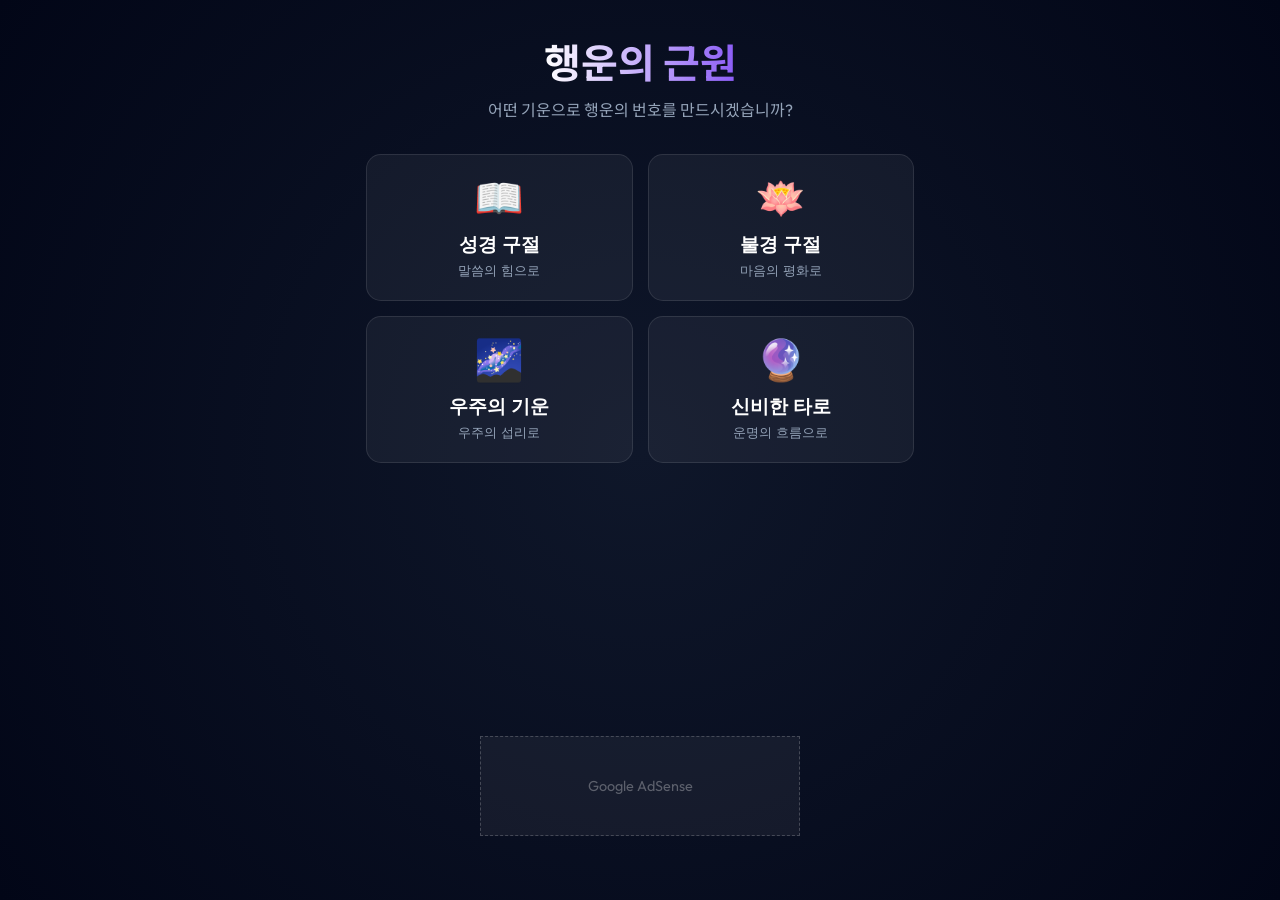
==== index.html @ 107cdece "Add files via upload" ====
<!DOCTYPE html>
<html lang="ko">
<head>
    <meta charset="UTF-8">
    <meta name="viewport" content="width=device-width, initial-scale=1.0">
    <title>테마 로또 - 성향 맞춤 행운 생성기</title>
    <meta name="description" content="자신의 성향에 맞는 기운(종교, 우주, 운세)을 선택하여 나만의 로또 번호를 추출하세요.">
    <link rel="stylesheet" href="index.css">
    <link href="https://fonts.googleapis.com/css2?family=Outfit:wght@300;500;700&family=Noto+Sans+KR:wght@300;500;700&display=swap" rel="stylesheet">
</head>
<body class="theme-default">
    <div id="app">
        <!-- 0단계: 테마(성향) 선택 화면 -->
        <section id="stage-0" class="stage active">
            <h1 class="title">행운의 근원</h1>
            <p class="subtitle">어떤 기운으로 행운의 번호를 만드시겠습니까?</p>
            
            <div class="theme-grid">
                <button class="theme-btn" data-theme="bible">
                    <span class="icon">📖</span>
                    <span class="theme-name">성경 구절</span>
                    <span class="theme-desc">말씀의 힘으로</span>
                </button>
                <button class="theme-btn" data-theme="buddha">
                    <span class="icon">🪷</span>
                    <span class="theme-name">불경 구절</span>
                    <span class="theme-desc">마음의 평화로</span>
                </button>
                <button class="theme-btn" data-theme="universe">
                    <span class="icon">🌌</span>
                    <span class="theme-name">우주의 기운</span>
                    <span class="theme-desc">우주의 섭리로</span>
                </button>
                <button class="theme-btn" data-theme="tarot">
                    <span class="icon">🔮</span>
                    <span class="theme-name">신비한 타로</span>
                    <span class="theme-desc">운명의 흐름으로</span>
                </button>
            </div>
            
            <!-- 애드센스 (메인화면 하단) -->
            <div class="ad-placeholder mt-auto">
                <p>Google AdSense</p>
            </div>
        </section>

        <!-- 1단계: 난수(Seed) 생성 화면 (테마별로 내용 바뀜) -->
        <section id="stage-1" class="stage">
            <h1 class="title" id="stage1-title">에너지 모으기</h1>
            <p class="subtitle" id="stage1-subtitle">안내에 따라 행운을 모아주세요.</p>
            
            <!-- 동적 상호작용 영역 -->
            <div id="interaction-area" class="interaction-area">
                <!-- JS에서 테마별 UI를 주입합니다 -->
            </div>
            
            <div class="progress-wrapper">
                <div class="progress-bar-container">
                    <div class="progress-bar" id="seed-progress"></div>
                </div>
                <p id="energy-text" class="glow-text">0%</p>
            </div>
        </section>

        <!-- 2, 3단계: 후보군 생성 및 번호 선택 화면 -->
        <section id="stage-2" class="stage">
            <h1 class="title">직관의 시간</h1>
            <p class="subtitle">당신의 기운이 담긴 별 중 6개를 선택하세요.</p>
            
            <div id="orb-field"></div>
            
            <div class="selection-slots">
                <div class="slot" data-index="0"></div>
                <div class="slot" data-index="1"></div>
                <div class="slot" data-index="2"></div>
                <div class="slot" data-index="3"></div>
                <div class="slot" data-index="4"></div>
                <div class="slot" data-index="5"></div>
            </div>
        </section>

        <!-- 4단계: 최종 결과 화면 -->
        <section id="stage-3" class="stage">
            <h1 class="title glow-text-intense">당신의 로또 번호</h1>
            <p class="subtitle" id="result-message">행운이 함께하시길 바랍니다.</p>
            
            <div class="result-container" id="result-numbers">
            </div>
            
            <div class="action-buttons">
                <button id="btn-copy" class="btn primary">번호 복사하기</button>
                <button id="btn-retry" class="btn secondary">처음으로</button>
            </div>
            
            <!-- 애드센스 -->
            <div class="ad-placeholder">
                <p>Google AdSense</p>
            </div>
        </section>
    </div>
    
    <script src="app.js"></script>
</body>
</html>
---- index.css ----
:root {
    --bg-dark: #0f172a;
    --bg-darker: #020617;
    --primary-glow: #8b5cf6;
    --secondary-glow: #ec4899;
    --text-main: #f8fafc;
    --text-muted: #94a3b8;
}

/* 테마별 색상 변수 오버라이드 */
body.theme-bible {
    --bg-dark: #272314;
    --bg-darker: #131008;
    --primary-glow: #fbbf24;
    --secondary-glow: #d97706;
}
body.theme-buddha {
    --bg-dark: #1f2924;
    --bg-darker: #0f1712;
    --primary-glow: #4ade80;
    --secondary-glow: #059669;
}
body.theme-tarot {
    --bg-dark: #1e1b4b;
    --bg-darker: #0b092a;
    --primary-glow: #c084fc;
    --secondary-glow: #e879f9;
}

* { box-sizing: border-box; margin: 0; padding: 0; }

body {
    font-family: 'Outfit', 'Noto Sans KR', sans-serif;
    background-color: var(--bg-darker);
    color: var(--text-main);
    overflow: hidden;
    height: 100vh;
    display: flex;
    justify-content: center;
    align-items: center;
    background: radial-gradient(circle at 50% 50%, var(--bg-dark) 0%, var(--bg-darker) 100%);
    transition: background 1s ease;
}

#app {
    width: 100%;
    max-width: 600px;
    height: 100vh;
    position: relative;
    display: flex;
    flex-direction: column;
}

.stage {
    position: absolute;
    top: 0; left: 0;
    width: 100%; height: 100%;
    display: flex;
    flex-direction: column;
    align-items: center;
    padding: 2rem 1rem;
    opacity: 0;
    pointer-events: none;
    transition: opacity 0.8s ease-in-out;
}
.stage.active {
    opacity: 1; pointer-events: auto;
}

/* 타이틀 */
.title {
    font-size: 2.5rem; font-weight: 700;
    margin-bottom: 0.5rem; text-align: center;
    background: linear-gradient(to right, #fff, var(--primary-glow));
    -webkit-background-clip: text;
    -webkit-text-fill-color: transparent;
}
.subtitle {
    font-size: 1rem; color: var(--text-muted);
    text-align: center; margin-bottom: 2rem; line-height: 1.5;
}

/* 0단계: 테마 선택 버튼 그리드 */
.theme-grid {
    display: grid;
    grid-template-columns: 1fr 1fr;
    gap: 15px;
    width: 100%;
    padding: 0 10px;
}

.theme-btn {
    background: rgba(255,255,255,0.05);
    border: 1px solid rgba(255,255,255,0.1);
    border-radius: 15px;
    padding: 20px;
    display: flex;
    flex-direction: column;
    align-items: center;
    cursor: pointer;
    transition: all 0.3s;
    color: white;
}
.theme-btn:hover {
    background: rgba(255,255,255,0.1);
    transform: translateY(-5px);
    border-color: var(--primary-glow);
    box-shadow: 0 5px 15px rgba(0,0,0,0.3);
}
.theme-btn .icon { font-size: 2.5rem; margin-bottom: 10px; }
.theme-btn .theme-name { font-size: 1.2rem; font-weight: 700; margin-bottom: 5px; }
.theme-btn .theme-desc { font-size: 0.8rem; color: var(--text-muted); }

/* 1단계: 동적 인터랙션 영역 */
.interaction-area {
    position: relative;
    width: 100%;
    height: 250px;
    display: flex;
    justify-content: center;
    align-items: center;
    margin-bottom: 2rem;
    perspective: 1000px;
}

/* 테마별 UI 요소들 (JS에서 클래스 추가로 주입) */
/* 우주 구슬 (기본) */
.orb-core {
    width: 120px; height: 120px; border-radius: 50%;
    background: radial-gradient(circle at 30% 30%, #fff, var(--primary-glow));
    box-shadow: 0 0 30px var(--primary-glow);
    cursor: pointer; transition: transform 0.1s;
    touch-action: none; 
}
.orb-core:active, .orb-core.charging { transform: scale(0.95); box-shadow: 0 0 50px var(--secondary-glow); }

/* 성경책 */
.bible-book {
    width: 140px; height: 180px;
    background: linear-gradient(45deg, #451a03, #78350f);
    border-radius: 5px 15px 15px 5px;
    border-left: 10px solid #fcd34d;
    box-shadow: 5px 5px 15px rgba(0,0,0,0.5);
    display: flex; justify-content: center; align-items: center;
    cursor: pointer; transition: transform 0.2s;
    position: relative;
}
.bible-book::after { content: '✝'; font-size: 4rem; color: rgba(252, 211, 77, 0.5); }
.bible-book:active { transform: scale(0.95) rotateY(-10deg); }
.bible-verse { position: absolute; top: -50px; width: 250px; text-align: center; color: #fcd34d; font-size: 0.9rem; opacity: 0; transition: opacity 0.5s; font-style: italic; }

/* 목탁 */
.moktak {
    width: 120px; height: 100px;
    background: radial-gradient(circle at top, #d97706, #78350f);
    border-radius: 40% 40% 50% 50%;
    position: relative;
    cursor: pointer; transition: transform 0.1s;
}
.moktak::before {
    content: ''; position: absolute; top: 30px; left: 20px; right: 20px; height: 10px;
    background: rgba(0,0,0,0.4); border-radius: 10px;
}
.moktak:active { transform: scale(0.95) translateY(5px); }

/* 타로 카드 */
.tarot-card {
    width: 120px; height: 180px;
    background: linear-gradient(135deg, #4c1d95, #1e1b4b);
    border: 2px solid #c084fc; border-radius: 10px;
    display: flex; justify-content: center; align-items: center;
    cursor: pointer; transition: transform 0.3s;
    box-shadow: 0 0 20px rgba(192, 132, 252, 0.4);
}
.tarot-card::after { content: '🔮'; font-size: 3rem; }
.tarot-card:active { transform: scale(0.95) rotateY(180deg); }

/* 프로그레스 바 */
.progress-wrapper { width: 80%; display: flex; flex-direction: column; align-items: center; }
.progress-bar-container { width: 100%; height: 8px; background-color: rgba(255,255,255,0.1); border-radius: 4px; overflow: hidden; margin-bottom: 1rem; }
.progress-bar { width: 0%; height: 100%; background: linear-gradient(90deg, var(--primary-glow), var(--secondary-glow)); transition: width 0.1s ease-out; box-shadow: 0 0 10px var(--secondary-glow); }
#energy-text { font-size: 1.5rem; font-weight: 700; }

/* 2단계: 떠다니는 구슬들 */
#orb-field { position: relative; width: 100%; flex-grow: 1; margin-bottom: 2rem; }
.candidate-orb {
    position: absolute; width: 50px; height: 50px; border-radius: 50%;
    background: rgba(255,255,255,0.05); border: 1px solid var(--primary-glow);
    box-shadow: 0 0 15px rgba(0,0,0,0.5);
    display: flex; justify-content: center; align-items: center;
    font-size: 1.2rem; font-weight: 700; color: transparent;
    cursor: pointer; backdrop-filter: blur(4px);
    transition: transform 0.3s, background 0.3s; user-select: none;
}
.candidate-orb:hover { background: rgba(255,255,255,0.1); transform: scale(1.1); }
.candidate-orb.selected {
    background: var(--primary-glow); color: #fff;
    box-shadow: 0 0 20px var(--primary-glow); pointer-events: none;
}

/* 슬롯 */
.selection-slots { display: flex; gap: 10px; margin-bottom: 2rem; }
.slot {
    width: 45px; height: 45px; border-radius: 50%;
    border: 2px dashed rgba(255,255,255,0.2);
    display: flex; justify-content: center; align-items: center;
    font-size: 1.2rem; font-weight: 700; transition: all 0.3s;
}
.slot.filled { border-style: solid; border-color: var(--primary-glow); background: rgba(255,255,255,0.1); box-shadow: 0 0 10px var(--primary-glow); }

/* 결과 */
.result-container { display: flex; flex-wrap: wrap; justify-content: center; gap: 15px; margin-top: 2rem; margin-bottom: 3rem; }
.result-orb {
    width: 60px; height: 60px; border-radius: 50%; display: flex; justify-content: center; align-items: center;
    font-size: 1.5rem; font-weight: 700; color: #fff; box-shadow: 0 4px 15px rgba(0,0,0,0.5);
    animation: popIn 0.5s cubic-bezier(0.175, 0.885, 0.32, 1.275) backwards;
}
@keyframes popIn { 0% { transform: scale(0); opacity: 0; } 100% { transform: scale(1); opacity: 1; } }

.action-buttons { display: flex; gap: 15px; margin-bottom: 2rem; }
.btn { padding: 12px 24px; border-radius: 30px; border: none; font-size: 1rem; font-weight: 600; cursor: pointer; transition: transform 0.2s, opacity 0.2s; }
.btn:active { transform: scale(0.95); }
.btn.primary { background: linear-gradient(90deg, var(--primary-glow), var(--secondary-glow)); color: white; }
.btn.secondary { background: rgba(255,255,255,0.1); color: white; border: 1px solid rgba(255,255,255,0.2); }
.btn:hover { opacity: 0.9; }

.ad-placeholder { width: 320px; height: 100px; background: rgba(255,255,255,0.05); border: 1px dashed rgba(255,255,255,0.2); display: flex; justify-content: center; align-items: center; color: rgba(255,255,255,0.3); font-size: 0.9rem; }
.mt-auto { margin-top: auto; margin-bottom: 2rem; }
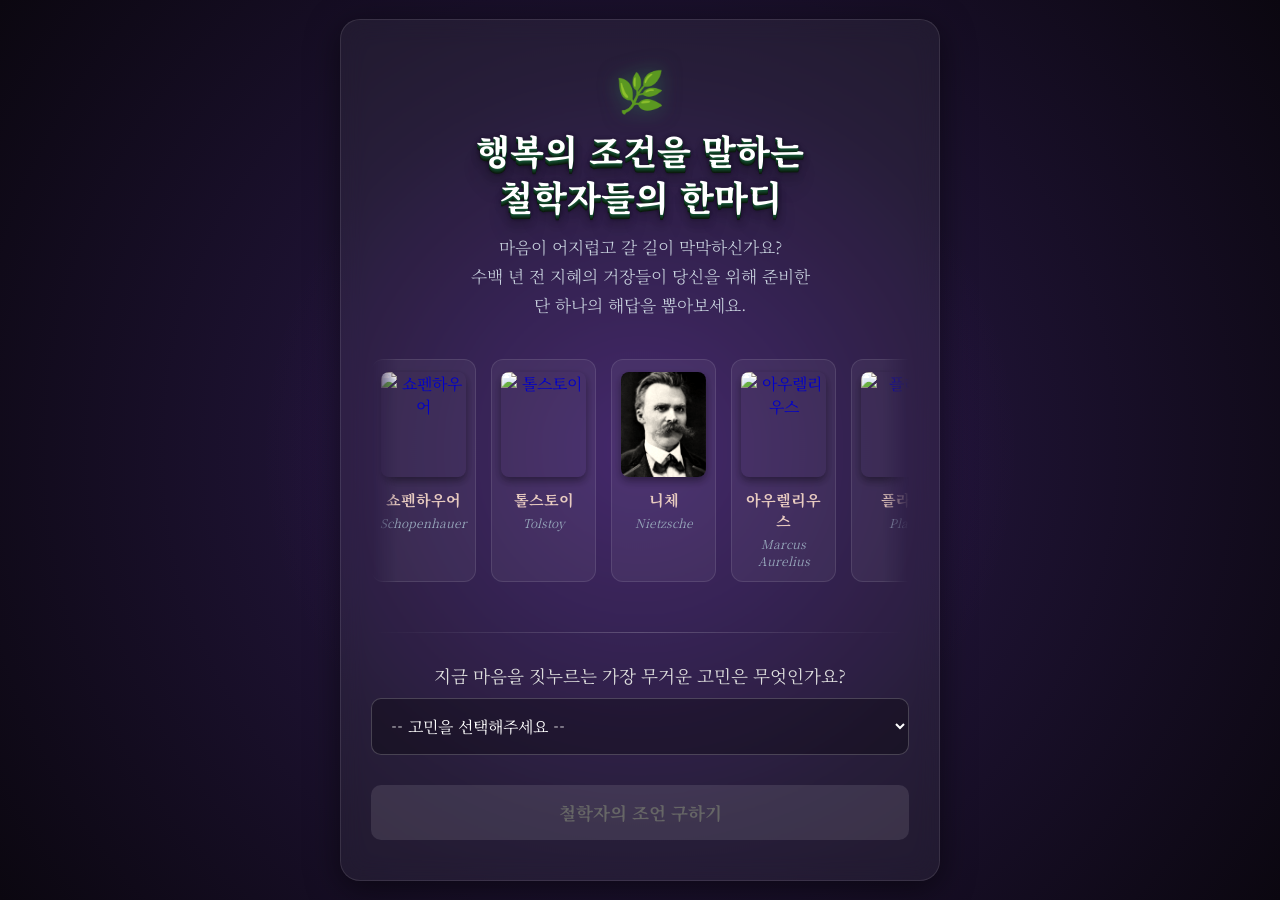
==== commit dd4615cf: "Add files via upload" ====
--- a/index.html
+++ b/index.html
@@ -2,103 +2,145 @@
 <html lang="ko">
 <head>
     <meta charset="UTF-8">
+    <!-- 모바일 기기에서도 예쁘게 보이도록 화면 크기를 맞춰주는 태그입니다 -->
     <meta name="viewport" content="width=device-width, initial-scale=1.0">
-    <title>테마 로또 - 성향 맞춤 행운 생성기</title>
-    <meta name="description" content="자신의 성향에 맞는 기운(종교, 우주, 운세)을 선택하여 나만의 로또 번호를 추출하세요.">
+    
+    <!-- 검색 엔진(구글, 네이버)에 우리 앱이 잘 노출되도록 하는 SEO(검색 엔진 최적화) 설정입니다 -->
+    <title>행복칠 철학자 상담소 | 나의 고민 해결 룰렛</title>
+    <meta name="description" content="명상과 철학의 채널 행복칠TV에서 제공하는 철학자 고민 상담소입니다. 쇼펜하우어와 톨스토이의 명언으로 오늘 하루의 해답을 찾아보세요.">
+    
+    <!-- Google Fonts에서 우아하고 현대적인 느낌의 폰트(Pretendard/Noto Serif)를 가져옵니다 -->
+    <link rel="preconnect" href="https://fonts.googleapis.com">
+    <link rel="preconnect" href="https://fonts.gstatic.com" crossorigin>
+    <link href="https://fonts.googleapis.com/css2?family=Noto+Serif+KR:wght@300;400;700&display=swap" rel="stylesheet">
+    
+    <!-- 우리가 예쁘게 꾸밀 CSS 디자인 파일을 연결합니다 -->
     <link rel="stylesheet" href="index.css">
-    <link href="https://fonts.googleapis.com/css2?family=Outfit:wght@300;500;700&family=Noto+Sans+KR:wght@300;500;700&display=swap" rel="stylesheet">
 </head>
-<body class="theme-default">
-    <div id="app">
-        <!-- 0단계: 테마(성향) 선택 화면 -->
-        <section id="stage-0" class="stage active">
-            <h1 class="title">행운의 근원</h1>
-            <p class="subtitle">어떤 기운으로 행운의 번호를 만드시겠습니까?</p>
-            
-            <div class="theme-grid">
-                <button class="theme-btn" data-theme="bible">
-                    <span class="icon">📖</span>
-                    <span class="theme-name">성경 구절</span>
-                    <span class="theme-desc">말씀의 힘으로</span>
-                </button>
-                <button class="theme-btn" data-theme="buddha">
-                    <span class="icon">🪷</span>
-                    <span class="theme-name">불경 구절</span>
-                    <span class="theme-desc">마음의 평화로</span>
-                </button>
-                <button class="theme-btn" data-theme="universe">
-                    <span class="icon">🌌</span>
-                    <span class="theme-name">우주의 기운</span>
-                    <span class="theme-desc">우주의 섭리로</span>
-                </button>
-                <button class="theme-btn" data-theme="tarot">
-                    <span class="icon">🔮</span>
-                    <span class="theme-name">신비한 타로</span>
-                    <span class="theme-desc">운명의 흐름으로</span>
-                </button>
+<body>
+    <!-- 밤하늘이나 우주 같은 배경 효과를 줄 공간입니다 -->
+    <div class="background-effect"></div>
+
+    <!-- 화면 중앙에 들어갈 메인 상자(Glassmorphism 유리 효과)입니다 -->
+    <main class="container">
+        <header>
+            <div class="logo-icon">🌿</div>
+            <h1 class="title">행복의 조건을 말하는<br>철학자들의 한마디</h1>
+            <p class="intro-text">
+                마음이 어지럽고 갈 길이 막막하신가요?<br>
+                수백 년 전 지혜의 거장들이 당신을 위해 준비한<br>
+                단 하나의 해답을 뽑아보세요.
+            </p>
+        </header>
+
+        <!-- 철학자 갤러리 (메인 상자 내부 자동 스크롤) -->
+        <div class="philosopher-gallery">
+            <div class="gallery-track">
+                <!-- 1세트 -->
+                <a href="https://www.youtube.com/results?search_query=행복칠TV+쇼펜하우어" target="_blank" class="gallery-card">
+                    <img src="https://ui-avatars.com/api/?name=쇼펜하우어&background=2e8b57&color=fff&size=200&font-size=0.3" alt="쇼펜하우어">
+                    <span class="name-ko">쇼펜하우어</span>
+                    <span class="name-en">Schopenhauer</span>
+                </a>
+                <a href="https://www.youtube.com/results?search_query=행복칠TV+톨스토이" target="_blank" class="gallery-card">
+                    <img src="https://ui-avatars.com/api/?name=톨스토이&background=2e8b57&color=fff&size=200&font-size=0.3" alt="톨스토이">
+                    <span class="name-ko">톨스토이</span>
+                    <span class="name-en">Tolstoy</span>
+                </a>
+                <a href="https://www.youtube.com/results?search_query=행복칠TV+니체" target="_blank" class="gallery-card">
+                    <img src="images/nietzsche.jpg" alt="니체">
+                    <span class="name-ko">니체</span>
+                    <span class="name-en">Nietzsche</span>
+                </a>
+                <a href="https://www.youtube.com/results?search_query=행복칠TV+아우렐리우스" target="_blank" class="gallery-card">
+                    <img src="https://ui-avatars.com/api/?name=아우렐리우스&background=2e8b57&color=fff&size=200&font-size=0.3" alt="아우렐리우스">
+                    <span class="name-ko">아우렐리우스</span>
+                    <span class="name-en">Marcus Aurelius</span>
+                </a>
+                <a href="https://www.youtube.com/results?search_query=행복칠TV+플라톤" target="_blank" class="gallery-card">
+                    <img src="images/plato.jpg" alt="플라톤">
+                    <span class="name-ko">플라톤</span>
+                    <span class="name-en">Plato</span>
+                </a>
+                <a href="https://www.youtube.com/results?search_query=행복칠TV+루소" target="_blank" class="gallery-card">
+                    <img src="images/rousseau.jpg" alt="루소">
+                    <span class="name-ko">루소</span>
+                    <span class="name-en">Rousseau</span>
+                </a>
+
+                <!-- 2세트 (자연스러운 무한 스크롤 연결을 위해 복제) -->
+                <a href="https://www.youtube.com/results?search_query=행복칠TV+쇼펜하우어" target="_blank" class="gallery-card">
+                    <img src="https://ui-avatars.com/api/?name=쇼펜하우어&background=2e8b57&color=fff&size=200&font-size=0.3" alt="쇼펜하우어">
+                    <span class="name-ko">쇼펜하우어</span>
+                    <span class="name-en">Schopenhauer</span>
+                </a>
+                <a href="https://www.youtube.com/results?search_query=행복칠TV+톨스토이" target="_blank" class="gallery-card">
+                    <img src="https://ui-avatars.com/api/?name=톨스토이&background=2e8b57&color=fff&size=200&font-size=0.3" alt="톨스토이">
+                    <span class="name-ko">톨스토이</span>
+                    <span class="name-en">Tolstoy</span>
+                </a>
+                <a href="https://www.youtube.com/results?search_query=행복칠TV+니체" target="_blank" class="gallery-card">
+                    <img src="images/nietzsche.jpg" alt="니체">
+                    <span class="name-ko">니체</span>
+                    <span class="name-en">Nietzsche</span>
+                </a>
+                <a href="https://www.youtube.com/results?search_query=행복칠TV+아우렐리우스" target="_blank" class="gallery-card">
+                    <img src="https://ui-avatars.com/api/?name=아우렐리우스&background=2e8b57&color=fff&size=200&font-size=0.3" alt="아우렐리우스">
+                    <span class="name-ko">아우렐리우스</span>
+                    <span class="name-en">Marcus Aurelius</span>
+                </a>
+                <a href="https://www.youtube.com/results?search_query=행복칠TV+플라톤" target="_blank" class="gallery-card">
+                    <img src="images/plato.jpg" alt="플라톤">
+                    <span class="name-ko">플라톤</span>
+                    <span class="name-en">Plato</span>
+                </a>
+                <a href="https://www.youtube.com/results?search_query=행복칠TV+루소" target="_blank" class="gallery-card">
+                    <img src="images/rousseau.jpg" alt="루소">
+                    <span class="name-ko">루소</span>
+                    <span class="name-en">Rousseau</span>
+                </a>
             </div>
-            
-            <!-- 애드센스 (메인화면 하단) -->
-            <div class="ad-placeholder mt-auto">
-                <p>Google AdSense</p>
+        </div>
+
+        <hr class="divider">
+
+        <!-- 사용자가 고민을 선택하는 영역입니다 -->
+        <section class="selection-area">
+            <label for="worry-select">지금 마음을 짓누르는 가장 무거운 고민은 무엇인가요?</label>
+            <select id="worry-select">
+                <option value="none">-- 고민을 선택해주세요 --</option>
+                <option value="life">막막한 인생과 진로</option>
+                <option value="human">상처받은 인간관계</option>
+                <option value="mind">불안하고 복잡한 마음</option>
+                <option value="politics">답답한 사회와 정치 현안</option>
+            </select>
+        </section>
+
+        <!-- 룰렛 버튼과 빙글빙글 돌아가는 효과가 나타날 영역입니다 -->
+        <section class="roulette-area">
+            <button id="spin-btn" class="glow-on-hover" disabled>철학자의 조언 구하기</button>
+            <div id="loading-spinner" class="hidden">
+                <div class="spinner"></div>
+                <p>철학자가 당신을 위한 지혜를 고르는 중입니다...</p>
             </div>
         </section>
 
-        <!-- 1단계: 난수(Seed) 생성 화면 (테마별로 내용 바뀜) -->
-        <section id="stage-1" class="stage">
-            <h1 class="title" id="stage1-title">에너지 모으기</h1>
-            <p class="subtitle" id="stage1-subtitle">안내에 따라 행운을 모아주세요.</p>
-            
-            <!-- 동적 상호작용 영역 -->
-            <div id="interaction-area" class="interaction-area">
-                <!-- JS에서 테마별 UI를 주입합니다 -->
+        <!-- 명언 결과가 짠! 하고 나타나는 영역입니다 -->
+        <section id="result-area" class="hidden">
+            <div class="quote-card">
+                <h2 id="philosopher-name">쇼펜하우어</h2>
+                <blockquote id="quote-text">"인간의 행복은 거의 전적으로 그의 내면의 상태에 달려 있다."</blockquote>
+                <p id="quote-interpretation">행복칠TV 해석: 남의 시선에 얽매이지 말고 당신의 마음을 먼저 돌보라는 뜻입니다.</p>
             </div>
             
-            <div class="progress-wrapper">
-                <div class="progress-bar-container">
-                    <div class="progress-bar" id="seed-progress"></div>
-                </div>
-                <p id="energy-text" class="glow-text">0%</p>
-            </div>
+            <!-- 유튜브 채널로 유도하는 가장 중요한 '수익화 버튼'입니다 -->
+            <a href="#" target="_blank" class="youtube-btn" id="youtube-link">
+                📺 이 철학자에 대한 행복칠TV 영상 바로보기
+            </a>
         </section>
+    </main>
 
-        <!-- 2, 3단계: 후보군 생성 및 번호 선택 화면 -->
-        <section id="stage-2" class="stage">
-            <h1 class="title">직관의 시간</h1>
-            <p class="subtitle">당신의 기운이 담긴 별 중 6개를 선택하세요.</p>
-            
-            <div id="orb-field"></div>
-            
-            <div class="selection-slots">
-                <div class="slot" data-index="0"></div>
-                <div class="slot" data-index="1"></div>
-                <div class="slot" data-index="2"></div>
-                <div class="slot" data-index="3"></div>
-                <div class="slot" data-index="4"></div>
-                <div class="slot" data-index="5"></div>
-            </div>
-        </section>
-
-        <!-- 4단계: 최종 결과 화면 -->
-        <section id="stage-3" class="stage">
-            <h1 class="title glow-text-intense">당신의 로또 번호</h1>
-            <p class="subtitle" id="result-message">행운이 함께하시길 바랍니다.</p>
-            
-            <div class="result-container" id="result-numbers">
-            </div>
-            
-            <div class="action-buttons">
-                <button id="btn-copy" class="btn primary">번호 복사하기</button>
-                <button id="btn-retry" class="btn secondary">처음으로</button>
-            </div>
-            
-            <!-- 애드센스 -->
-            <div class="ad-placeholder">
-                <p>Google AdSense</p>
-            </div>
-        </section>
-    </div>
-    
+    <!-- 룰렛이 돌아가고 결과가 나오는 마법(논리)을 담당할 자바스크립트 파일 연결입니다 -->
     <script src="app.js"></script>
 </body>
 </html>
--- a/index.css
+++ b/index.css
@@ -1,228 +1,361 @@
-:root {
-    --bg-dark: #0f172a;
-    --bg-darker: #020617;
-    --primary-glow: #8b5cf6;
-    --secondary-glow: #ec4899;
-    --text-main: #f8fafc;
-    --text-muted: #94a3b8;
-}
-
-/* 테마별 색상 변수 오버라이드 */
-body.theme-bible {
-    --bg-dark: #272314;
-    --bg-darker: #131008;
-    --primary-glow: #fbbf24;
-    --secondary-glow: #d97706;
-}
-body.theme-buddha {
-    --bg-dark: #1f2924;
-    --bg-darker: #0f1712;
-    --primary-glow: #4ade80;
-    --secondary-glow: #059669;
-}
-body.theme-tarot {
-    --bg-dark: #1e1b4b;
-    --bg-darker: #0b092a;
-    --primary-glow: #c084fc;
-    --secondary-glow: #e879f9;
-}
-
-* { box-sizing: border-box; margin: 0; padding: 0; }
-
+/* 
+   ====================================================
+   행복칠TV 철학자 상담소 - 프리미엄 다크모드 디자인 (index.css)
+   ====================================================
+*/
+
+/* 모든 요소의 여백을 초기화하고 크기 계산을 직관적으로 만듭니다 */
+* {
+    margin: 0;
+    padding: 0;
+    box-sizing: border-box;
+}
+
+/* 전체 페이지 배경 및 기본 글꼴 설정 */
 body {
-    font-family: 'Outfit', 'Noto Sans KR', sans-serif;
-    background-color: var(--bg-darker);
-    color: var(--text-main);
+    /* 명상과 철학에 어울리는 명조체(Noto Serif KR)를 적용합니다 */
+    font-family: 'Noto Serif KR', serif;
+    /* 신비로운 심연을 표현하는 어두운 그라데이션 배경입니다 */
+    background: radial-gradient(circle at center, #2c1b4d, #0b0710);
+    color: #f0f0f0; /* 글씨는 밝은 회색으로 하여 눈을 편안하게 합니다 */
+    min-height: 100vh; /* 화면 높이를 100% 꽉 채웁니다 */
+    display: flex;
+    justify-content: center; /* 가로 가운데 정렬 */
+    align-items: center; /* 세로 가운데 정렬 */
+    overflow-x: hidden;
+}
+
+/* 화면 배경에 깔리는 은은한 빛 효과 (신비로움 추가) */
+.background-effect {
+    position: absolute;
+    top: 50%;
+    left: 50%;
+    transform: translate(-50%, -50%);
+    width: 60vw;
+    height: 60vw;
+    background: radial-gradient(circle, rgba(138, 43, 226, 0.15) 0%, transparent 70%);
+    border-radius: 50%;
+    z-index: -1; /* 다른 내용들보다 뒤로 보냅니다 */
+    animation: pulse 8s infinite alternate; /* 천천히 커졌다 작아지는 숨쉬기 애니메이션 */
+}
+
+@keyframes pulse {
+    0% { transform: translate(-50%, -50%) scale(1); }
+    100% { transform: translate(-50%, -50%) scale(1.1); }
+}
+
+/* 메인 컨텐츠 상자 (고급스러운 유리 질감 효과 - Glassmorphism) */
+.container {
+    width: 90%;
+    max-width: 600px;
+    background: rgba(255, 255, 255, 0.05); /* 반투명한 흰색 배경 */
+    backdrop-filter: blur(12px); /* 배경을 흐리게(블러) 처리하여 유리처럼 보이게 합니다 */
+    -webkit-backdrop-filter: blur(12px);
+    border: 1px solid rgba(255, 255, 255, 0.1); /* 얇고 투명한 테두리 */
+    border-radius: 20px; /* 모서리를 둥글게 */
+    padding: 40px 30px;
+    text-align: center;
+    box-shadow: 0 8px 32px 0 rgba(0, 0, 0, 0.5); /* 입체감을 주는 그림자 */
+}
+
+/* 제목 부분 디자인 */
+header {
+    margin-bottom: 30px;
+}
+
+.logo-icon {
+    font-size: 2.5rem;
+    margin-bottom: 10px;
+    filter: drop-shadow(0 0 10px rgba(46, 139, 87, 0.5)); /* 잎사귀 뒤에 녹색 빛 추가 */
+    animation: float 3s ease-in-out infinite; /* 위아래로 둥둥 떠다니는 애니메이션 */
+}
+
+@keyframes float {
+    0% { transform: translateY(0px); }
+    50% { transform: translateY(-10px); }
+    100% { transform: translateY(0px); }
+}
+
+.title {
+    font-size: 2.2rem;
+    font-weight: 800;
+    line-height: 1.3;
+    margin-bottom: 15px;
+    color: #ffffff;
+    /* 3D 텍스트 효과 (그라데이션 대신 겹겹이 그림자를 쌓음) */
+    text-shadow: 
+        0 1px 0 #134f31,
+        0 2px 0 #114228,
+        0 3px 0 #0f351f,
+        0 4px 0 #0d2816,
+        0 5px 0 #0b1b0d,
+        0 6px 1px rgba(0,0,0,0.1),
+        0 0 5px rgba(0,0,0,0.1),
+        0 1px 3px rgba(0,0,0,0.3),
+        0 3px 5px rgba(0,0,0,0.2),
+        0 5px 10px rgba(0,0,0,0.25),
+        0 10px 10px rgba(0,0,0,0.2),
+        0 20px 20px rgba(0,0,0,0.15);
+    /* 좌우 이동 및 흔들림 애니메이션 */
+    -webkit-animation: float3DTitle 4s ease-in-out infinite alternate;
+    animation: float3DTitle 4s ease-in-out infinite alternate;
+}
+
+@-webkit-keyframes float3DTitle {
+    0% { -webkit-transform: translateX(-10px) rotate(-2deg); transform: translateX(-10px) rotate(-2deg); }
+    100% { -webkit-transform: translateX(10px) rotate(2deg); transform: translateX(10px) rotate(2deg); }
+}
+
+@keyframes float3DTitle {
+    0% { transform: translateX(-10px) rotate(-2deg); }
+    100% { transform: translateX(10px) rotate(2deg); }
+}
+
+.intro-text {
+    font-size: 1.05rem;
+    color: #cbd5e1;
+    font-weight: 300;
+    line-height: 1.7;
+}
+
+/* 영역을 부드럽게 나눠주는 구분선 */
+.divider {
+    border: 0;
+    height: 1px;
+    background: linear-gradient(to right, rgba(255,255,255,0), rgba(255,255,255,0.2), rgba(255,255,255,0));
+    margin: 30px 0;
+}
+
+/* 고민 선택 영역 디자인 */
+.selection-area {
+    margin-bottom: 30px;
+}
+
+.selection-area label {
+    display: block;
+    margin-bottom: 10px;
+    font-size: 1.1rem;
+    color: #ddd;
+}
+
+/* 드롭다운 메뉴 디자인 */
+select {
+    width: 100%;
+    padding: 15px;
+    font-size: 1rem;
+    font-family: inherit;
+    background: rgba(0, 0, 0, 0.3); /* 반투명한 검은색 배경 */
+    color: white;
+    border: 1px solid rgba(255, 255, 255, 0.2);
+    border-radius: 10px;
+    outline: none;
+    cursor: pointer;
+    transition: all 0.3s ease; /* 부드러운 전환 효과 */
+}
+
+select:focus {
+    border-color: #8a2be2; /* 클릭 시 보라색 테두리로 빛납니다 */
+    box-shadow: 0 0 10px rgba(138, 43, 226, 0.5);
+}
+
+select option {
+    background: #1a1a1a;
+    color: white;
+}
+
+/* 룰렛 버튼 디자인 (아직 고민을 안 골랐을 때) */
+#spin-btn {
+    width: 100%;
+    padding: 15px;
+    font-size: 1.1rem;
+    font-weight: bold;
+    color: white;
+    background: linear-gradient(45deg, #134f31, #2e8b57); /* 다크 그린 -> 씨그린 */
+    border: none;
+    border-radius: 10px;
+    cursor: pointer;
+    transition: all 0.3s ease;
+    font-family: inherit;
+}
+
+/* 버튼이 활성화되었을 때 호버(마우스 올림) 효과 */
+#spin-btn:not([disabled]):hover {
+    transform: translateY(-2px); /* 살짝 위로 떠오르는 효과 */
+    box-shadow: 0 5px 15px rgba(46, 139, 87, 0.5); /* 녹색빛 그림자 발산 */
+}
+
+/* 버튼이 비활성화(고민 미선택) 상태일 때 */
+#spin-btn[disabled] {
+    background: rgba(255, 255, 255, 0.1);
+    color: #666;
+    cursor: not-allowed;
+    box-shadow: none;
+}
+
+/* 로딩 스피너 애니메이션 */
+#loading-spinner {
+    margin-top: 20px;
+}
+
+.spinner {
+    width: 40px;
+    height: 40px;
+    border: 4px solid rgba(255, 255, 255, 0.1);
+    border-top: 4px solid #2e8b57; /* 스피너의 윗부분을 녹색으로 변경 */
+    border-radius: 50%;
+    margin: 0 auto 15px;
+    animation: spin 1s linear infinite; /* 빙글빙글 돕니다 */
+}
+
+@keyframes spin {
+    0% { transform: rotate(0deg); }
+    100% { transform: rotate(360deg); }
+}
+
+/* 결과창 숨기기/보이기용 클래스 */
+.hidden {
+    display: none !important;
+}
+
+/* 명언 결과 카드 디자인 */
+#result-area {
+    margin-top: 30px;
+    animation: fadeIn 1s ease-out; /* 결과가 나타날 때 서서히 나타나는 효과 */
+}
+
+@keyframes fadeIn {
+    from { opacity: 0; transform: translateY(20px); }
+    to { opacity: 1; transform: translateY(0); }
+}
+
+.quote-card {
+    background: rgba(0, 0, 0, 0.4);
+    padding: 30px 20px;
+    border-radius: 15px;
+    border-left: 5px solid #2e8b57; /* 왼쪽에 녹색 강조선 추가 */
+    margin-bottom: 25px;
+}
+
+#philosopher-name {
+    font-size: 1.3rem;
+    color: #e8cbc0;
+    margin-bottom: 15px;
+}
+
+#quote-text {
+    font-size: 1.5rem;
+    line-height: 1.6;
+    font-style: italic;
+    margin-bottom: 20px;
+}
+
+#quote-interpretation {
+    font-size: 0.95rem;
+    color: #b0b0b0;
+    background: rgba(255, 255, 255, 0.05);
+    padding: 15px;
+    border-radius: 8px;
+    line-height: 1.5;
+}
+
+/* 유튜브 연계 버튼 (중요!) */
+.youtube-btn {
+    display: inline-block;
+    padding: 12px 20px;
+    background-color: #10b981; /* 눈이 편안한 에메랄드 녹색 */
+    color: white;
+    text-decoration: none;
+    border-radius: 30px;
+    font-weight: bold;
+    font-size: 1rem;
+    transition: all 0.3s ease;
+}
+
+.youtube-btn:hover {
+    background-color: #059669; /* 마우스 올렸을 때 조금 더 짙은 녹색 */
+    box-shadow: 0 4px 15px rgba(16, 185, 129, 0.4);
+    transform: scale(1.05); /* 살짝 커지는 효과 */
+}
+
+/* =========================================
+   철학자 갤러리 (메인 카드 내부 삽입 & 자동 스크롤) 
+   ========================================= */
+.philosopher-gallery {
+    display: block;
     overflow: hidden;
-    height: 100vh;
+    width: 100%;
+    padding: 10px 0 20px 0;
+    margin-bottom: 20px;
+    position: relative;
+    /* 카드들의 양쪽 끝이 자연스럽게 사라지도록 그라데이션 마스크 효과 적용 */
+    -webkit-mask-image: linear-gradient(to right, transparent, black 5%, black 95%, transparent);
+    mask-image: linear-gradient(to right, transparent, black 5%, black 95%, transparent);
+}
+
+.gallery-track {
     display: flex;
-    justify-content: center;
-    align-items: center;
-    background: radial-gradient(circle at 50% 50%, var(--bg-dark) 0%, var(--bg-darker) 100%);
-    transition: background 1s ease;
-}
-
-#app {
-    width: 100%;
-    max-width: 600px;
-    height: 100vh;
-    position: relative;
-    display: flex;
-    flex-direction: column;
-}
-
-.stage {
-    position: absolute;
-    top: 0; left: 0;
-    width: 100%; height: 100%;
+    gap: 15px;
+    width: max-content;
+    -webkit-animation: scroll-gallery 25s linear infinite;
+    animation: scroll-gallery 25s linear infinite;
+}
+
+.gallery-track:hover {
+    -webkit-animation-play-state: paused;
+    animation-play-state: paused;
+}
+
+.gallery-card {
+    flex: 0 0 auto;
+    width: 105px;
     display: flex;
     flex-direction: column;
     align-items: center;
-    padding: 2rem 1rem;
-    opacity: 0;
-    pointer-events: none;
-    transition: opacity 0.8s ease-in-out;
-}
-.stage.active {
-    opacity: 1; pointer-events: auto;
-}
-
-/* 타이틀 */
-.title {
-    font-size: 2.5rem; font-weight: 700;
-    margin-bottom: 0.5rem; text-align: center;
-    background: linear-gradient(to right, #fff, var(--primary-glow));
-    -webkit-background-clip: text;
-    -webkit-text-fill-color: transparent;
-}
-.subtitle {
-    font-size: 1rem; color: var(--text-muted);
-    text-align: center; margin-bottom: 2rem; line-height: 1.5;
-}
-
-/* 0단계: 테마 선택 버튼 그리드 */
-.theme-grid {
-    display: grid;
-    grid-template-columns: 1fr 1fr;
-    gap: 15px;
-    width: 100%;
-    padding: 0 10px;
-}
-
-.theme-btn {
-    background: rgba(255,255,255,0.05);
-    border: 1px solid rgba(255,255,255,0.1);
-    border-radius: 15px;
-    padding: 20px;
-    display: flex;
-    flex-direction: column;
-    align-items: center;
-    cursor: pointer;
-    transition: all 0.3s;
-    color: white;
-}
-.theme-btn:hover {
-    background: rgba(255,255,255,0.1);
+    text-decoration: none;
+    background: rgba(255, 255, 255, 0.05);
+    border-radius: 12px;
+    padding: 12px 8px;
+    transition: transform 0.3s ease, background 0.3s ease;
+    border: 1px solid rgba(255, 255, 255, 0.1);
+}
+
+.gallery-card:hover {
     transform: translateY(-5px);
-    border-color: var(--primary-glow);
-    box-shadow: 0 5px 15px rgba(0,0,0,0.3);
-}
-.theme-btn .icon { font-size: 2.5rem; margin-bottom: 10px; }
-.theme-btn .theme-name { font-size: 1.2rem; font-weight: 700; margin-bottom: 5px; }
-.theme-btn .theme-desc { font-size: 0.8rem; color: var(--text-muted); }
-
-/* 1단계: 동적 인터랙션 영역 */
-.interaction-area {
-    position: relative;
-    width: 100%;
-    height: 250px;
-    display: flex;
-    justify-content: center;
-    align-items: center;
-    margin-bottom: 2rem;
-    perspective: 1000px;
-}
-
-/* 테마별 UI 요소들 (JS에서 클래스 추가로 주입) */
-/* 우주 구슬 (기본) */
-.orb-core {
-    width: 120px; height: 120px; border-radius: 50%;
-    background: radial-gradient(circle at 30% 30%, #fff, var(--primary-glow));
-    box-shadow: 0 0 30px var(--primary-glow);
-    cursor: pointer; transition: transform 0.1s;
-    touch-action: none; 
-}
-.orb-core:active, .orb-core.charging { transform: scale(0.95); box-shadow: 0 0 50px var(--secondary-glow); }
-
-/* 성경책 */
-.bible-book {
-    width: 140px; height: 180px;
-    background: linear-gradient(45deg, #451a03, #78350f);
-    border-radius: 5px 15px 15px 5px;
-    border-left: 10px solid #fcd34d;
-    box-shadow: 5px 5px 15px rgba(0,0,0,0.5);
-    display: flex; justify-content: center; align-items: center;
-    cursor: pointer; transition: transform 0.2s;
-    position: relative;
-}
-.bible-book::after { content: '✝'; font-size: 4rem; color: rgba(252, 211, 77, 0.5); }
-.bible-book:active { transform: scale(0.95) rotateY(-10deg); }
-.bible-verse { position: absolute; top: -50px; width: 250px; text-align: center; color: #fcd34d; font-size: 0.9rem; opacity: 0; transition: opacity 0.5s; font-style: italic; }
-
-/* 목탁 */
-.moktak {
-    width: 120px; height: 100px;
-    background: radial-gradient(circle at top, #d97706, #78350f);
-    border-radius: 40% 40% 50% 50%;
-    position: relative;
-    cursor: pointer; transition: transform 0.1s;
-}
-.moktak::before {
-    content: ''; position: absolute; top: 30px; left: 20px; right: 20px; height: 10px;
-    background: rgba(0,0,0,0.4); border-radius: 10px;
-}
-.moktak:active { transform: scale(0.95) translateY(5px); }
-
-/* 타로 카드 */
-.tarot-card {
-    width: 120px; height: 180px;
-    background: linear-gradient(135deg, #4c1d95, #1e1b4b);
-    border: 2px solid #c084fc; border-radius: 10px;
-    display: flex; justify-content: center; align-items: center;
-    cursor: pointer; transition: transform 0.3s;
-    box-shadow: 0 0 20px rgba(192, 132, 252, 0.4);
-}
-.tarot-card::after { content: '🔮'; font-size: 3rem; }
-.tarot-card:active { transform: scale(0.95) rotateY(180deg); }
-
-/* 프로그레스 바 */
-.progress-wrapper { width: 80%; display: flex; flex-direction: column; align-items: center; }
-.progress-bar-container { width: 100%; height: 8px; background-color: rgba(255,255,255,0.1); border-radius: 4px; overflow: hidden; margin-bottom: 1rem; }
-.progress-bar { width: 0%; height: 100%; background: linear-gradient(90deg, var(--primary-glow), var(--secondary-glow)); transition: width 0.1s ease-out; box-shadow: 0 0 10px var(--secondary-glow); }
-#energy-text { font-size: 1.5rem; font-weight: 700; }
-
-/* 2단계: 떠다니는 구슬들 */
-#orb-field { position: relative; width: 100%; flex-grow: 1; margin-bottom: 2rem; }
-.candidate-orb {
-    position: absolute; width: 50px; height: 50px; border-radius: 50%;
-    background: rgba(255,255,255,0.05); border: 1px solid var(--primary-glow);
-    box-shadow: 0 0 15px rgba(0,0,0,0.5);
-    display: flex; justify-content: center; align-items: center;
-    font-size: 1.2rem; font-weight: 700; color: transparent;
-    cursor: pointer; backdrop-filter: blur(4px);
-    transition: transform 0.3s, background 0.3s; user-select: none;
-}
-.candidate-orb:hover { background: rgba(255,255,255,0.1); transform: scale(1.1); }
-.candidate-orb.selected {
-    background: var(--primary-glow); color: #fff;
-    box-shadow: 0 0 20px var(--primary-glow); pointer-events: none;
-}
-
-/* 슬롯 */
-.selection-slots { display: flex; gap: 10px; margin-bottom: 2rem; }
-.slot {
-    width: 45px; height: 45px; border-radius: 50%;
-    border: 2px dashed rgba(255,255,255,0.2);
-    display: flex; justify-content: center; align-items: center;
-    font-size: 1.2rem; font-weight: 700; transition: all 0.3s;
-}
-.slot.filled { border-style: solid; border-color: var(--primary-glow); background: rgba(255,255,255,0.1); box-shadow: 0 0 10px var(--primary-glow); }
-
-/* 결과 */
-.result-container { display: flex; flex-wrap: wrap; justify-content: center; gap: 15px; margin-top: 2rem; margin-bottom: 3rem; }
-.result-orb {
-    width: 60px; height: 60px; border-radius: 50%; display: flex; justify-content: center; align-items: center;
-    font-size: 1.5rem; font-weight: 700; color: #fff; box-shadow: 0 4px 15px rgba(0,0,0,0.5);
-    animation: popIn 0.5s cubic-bezier(0.175, 0.885, 0.32, 1.275) backwards;
-}
-@keyframes popIn { 0% { transform: scale(0); opacity: 0; } 100% { transform: scale(1); opacity: 1; } }
-
-.action-buttons { display: flex; gap: 15px; margin-bottom: 2rem; }
-.btn { padding: 12px 24px; border-radius: 30px; border: none; font-size: 1rem; font-weight: 600; cursor: pointer; transition: transform 0.2s, opacity 0.2s; }
-.btn:active { transform: scale(0.95); }
-.btn.primary { background: linear-gradient(90deg, var(--primary-glow), var(--secondary-glow)); color: white; }
-.btn.secondary { background: rgba(255,255,255,0.1); color: white; border: 1px solid rgba(255,255,255,0.2); }
-.btn:hover { opacity: 0.9; }
-
-.ad-placeholder { width: 320px; height: 100px; background: rgba(255,255,255,0.05); border: 1px dashed rgba(255,255,255,0.2); display: flex; justify-content: center; align-items: center; color: rgba(255,255,255,0.3); font-size: 0.9rem; }
-.mt-auto { margin-top: auto; margin-bottom: 2rem; }
+    background: rgba(46, 139, 87, 0.15); /* 에메랄드 녹색 은은한 호버 효과 */
+    border-color: rgba(46, 139, 87, 0.5);
+}
+
+.gallery-card img {
+    width: 85px;
+    height: 105px;
+    object-fit: cover;
+    border-radius: 8px; /* 원이 아닌 약간 둥근 사각형 */
+    margin-bottom: 12px;
+    box-shadow: 0 4px 8px rgba(0,0,0,0.4);
+    filter: sepia(0.2) contrast(1.1); /* 옛날 초상화 느낌 유지 */
+}
+
+.name-ko {
+    font-size: 0.95rem;
+    font-weight: 700;
+    color: #e8cbc0;
+    margin-bottom: 4px;
+    text-align: center;
+}
+
+.name-en {
+    font-size: 0.75rem;
+    color: #94a3b8;
+    text-align: center;
+    font-style: italic;
+}
+
+@-webkit-keyframes scroll-gallery {
+    0% { -webkit-transform: translateX(0); transform: translateX(0); }
+    100% { -webkit-transform: translateX(calc(-50% - 7.5px)); transform: translateX(calc(-50% - 7.5px)); }
+}
+
+@keyframes scroll-gallery {
+    0% { transform: translateX(0); }
+    100% { transform: translateX(calc(-50% - 7.5px)); }
+}
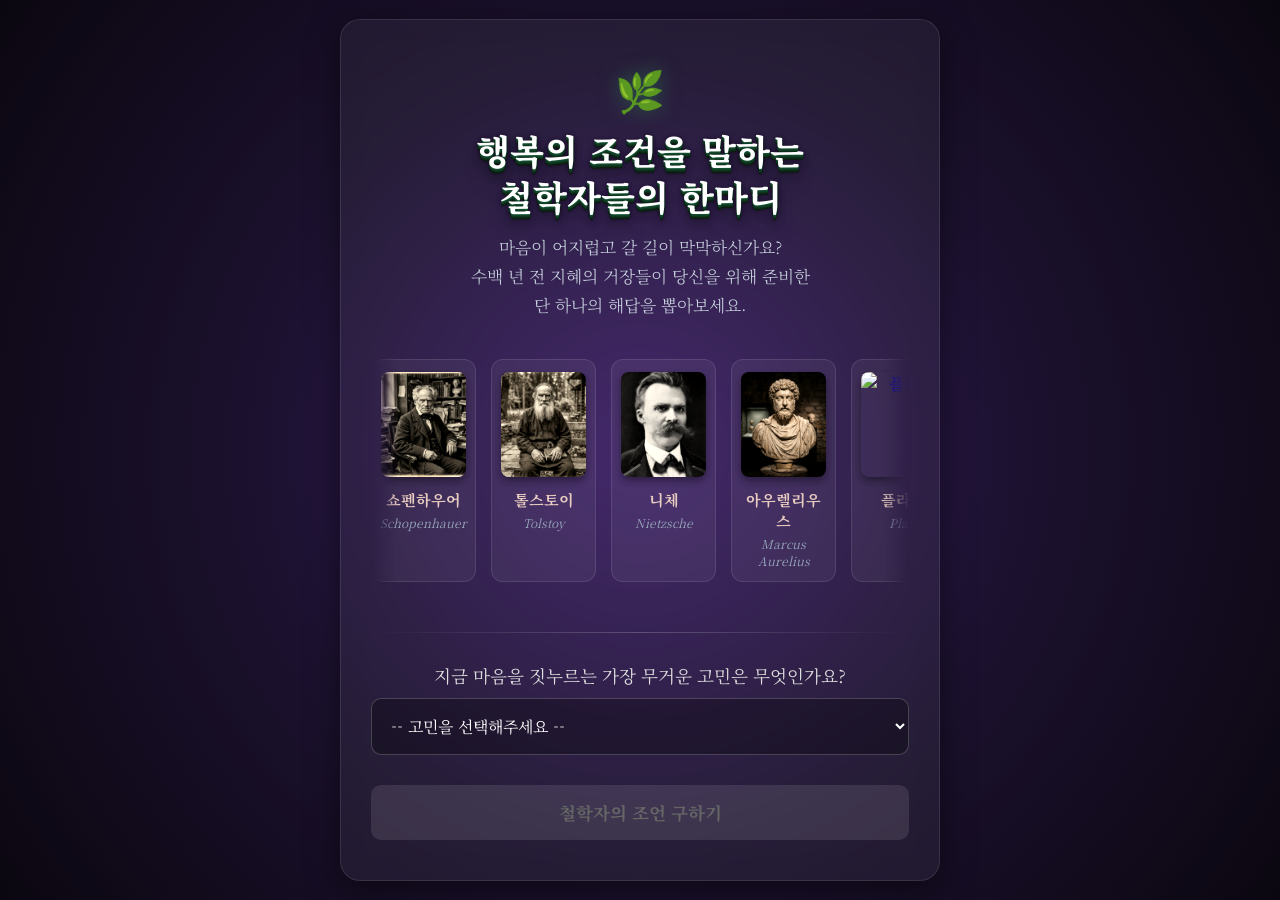
==== commit a1a00174: "Add files via upload" ====
--- a/index.html
+++ b/index.html
@@ -38,12 +38,12 @@
             <div class="gallery-track">
                 <!-- 1세트 -->
                 <a href="https://www.youtube.com/results?search_query=행복칠TV+쇼펜하우어" target="_blank" class="gallery-card">
-                    <img src="https://ui-avatars.com/api/?name=쇼펜하우어&background=2e8b57&color=fff&size=200&font-size=0.3" alt="쇼펜하우어">
+                    <img src="images/schopenhauer.jpg" alt="쇼펜하우어">
                     <span class="name-ko">쇼펜하우어</span>
                     <span class="name-en">Schopenhauer</span>
                 </a>
                 <a href="https://www.youtube.com/results?search_query=행복칠TV+톨스토이" target="_blank" class="gallery-card">
-                    <img src="https://ui-avatars.com/api/?name=톨스토이&background=2e8b57&color=fff&size=200&font-size=0.3" alt="톨스토이">
+                    <img src="images/tolstoy.jpg" alt="톨스토이">
                     <span class="name-ko">톨스토이</span>
                     <span class="name-en">Tolstoy</span>
                 </a>
@@ -53,7 +53,7 @@
                     <span class="name-en">Nietzsche</span>
                 </a>
                 <a href="https://www.youtube.com/results?search_query=행복칠TV+아우렐리우스" target="_blank" class="gallery-card">
-                    <img src="https://ui-avatars.com/api/?name=아우렐리우스&background=2e8b57&color=fff&size=200&font-size=0.3" alt="아우렐리우스">
+                    <img src="images/aurelius.jpg" alt="아우렐리우스">
                     <span class="name-ko">아우렐리우스</span>
                     <span class="name-en">Marcus Aurelius</span>
                 </a>
@@ -70,12 +70,12 @@
 
                 <!-- 2세트 (자연스러운 무한 스크롤 연결을 위해 복제) -->
                 <a href="https://www.youtube.com/results?search_query=행복칠TV+쇼펜하우어" target="_blank" class="gallery-card">
-                    <img src="https://ui-avatars.com/api/?name=쇼펜하우어&background=2e8b57&color=fff&size=200&font-size=0.3" alt="쇼펜하우어">
+                    <img src="images/schopenhauer.jpg" alt="쇼펜하우어">
                     <span class="name-ko">쇼펜하우어</span>
                     <span class="name-en">Schopenhauer</span>
                 </a>
                 <a href="https://www.youtube.com/results?search_query=행복칠TV+톨스토이" target="_blank" class="gallery-card">
-                    <img src="https://ui-avatars.com/api/?name=톨스토이&background=2e8b57&color=fff&size=200&font-size=0.3" alt="톨스토이">
+                    <img src="images/tolstoy.jpg" alt="톨스토이">
                     <span class="name-ko">톨스토이</span>
                     <span class="name-en">Tolstoy</span>
                 </a>
@@ -85,7 +85,7 @@
                     <span class="name-en">Nietzsche</span>
                 </a>
                 <a href="https://www.youtube.com/results?search_query=행복칠TV+아우렐리우스" target="_blank" class="gallery-card">
-                    <img src="https://ui-avatars.com/api/?name=아우렐리우스&background=2e8b57&color=fff&size=200&font-size=0.3" alt="아우렐리우스">
+                    <img src="images/aurelius.jpg" alt="아우렐리우스">
                     <span class="name-ko">아우렐리우스</span>
                     <span class="name-en">Marcus Aurelius</span>
                 </a>
--- a/index.css
+++ b/index.css
@@ -96,9 +96,9 @@
         0 5px 10px rgba(0,0,0,0.25),
         0 10px 10px rgba(0,0,0,0.2),
         0 20px 20px rgba(0,0,0,0.15);
-    /* 좌우 이동 및 흔들림 애니메이션 */
-    -webkit-animation: float3DTitle 4s ease-in-out infinite alternate;
-    animation: float3DTitle 4s ease-in-out infinite alternate;
+    /* 좌우로 부드럽게 움직이는 애니메이션 추가 */
+    -webkit-animation: glide-title 4s ease-in-out infinite, float3DTitle 4s ease-in-out infinite alternate;
+    animation: glide-title 4s ease-in-out infinite, float3DTitle 4s ease-in-out infinite alternate;
 }
 
 @-webkit-keyframes float3DTitle {
@@ -359,3 +359,15 @@
     0% { transform: translateX(0); }
     100% { transform: translateX(calc(-50% - 7.5px)); }
 }
+
+@-webkit-keyframes glide-title {
+    0% { -webkit-transform: translateX(-15px); transform: translateX(-15px); }
+    50% { -webkit-transform: translateX(15px); transform: translateX(15px); }
+    100% { -webkit-transform: translateX(-15px); transform: translateX(-15px); }
+}
+
+@keyframes glide-title {
+    0% { -webkit-transform: translateX(-15px); transform: translateX(-15px); }
+    50% { -webkit-transform: translateX(15px); transform: translateX(15px); }
+    100% { -webkit-transform: translateX(-15px); transform: translateX(-15px); }
+}
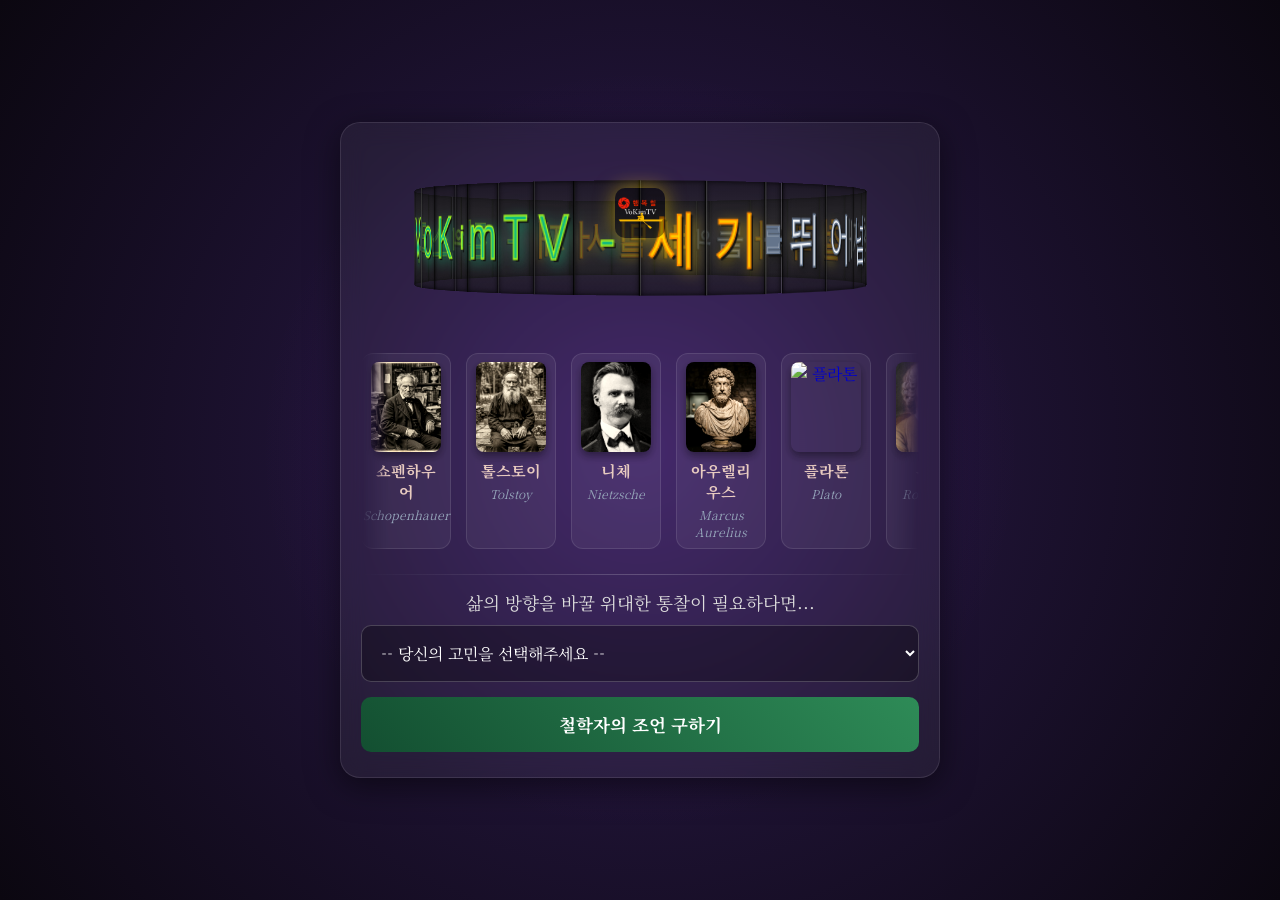
==== commit eafaee21: "Update Philosophy Roulette: 1112 historical videos + RSS auto fetch, layout optimizations" ====
--- a/index.html
+++ b/index.html
@@ -6,16 +6,93 @@
     <meta name="viewport" content="width=device-width, initial-scale=1.0">
     
     <!-- 검색 엔진(구글, 네이버)에 우리 앱이 잘 노출되도록 하는 SEO(검색 엔진 최적화) 설정입니다 -->
-    <title>행복칠 철학자 상담소 | 나의 고민 해결 룰렛</title>
-    <meta name="description" content="명상과 철학의 채널 행복칠TV에서 제공하는 철학자 고민 상담소입니다. 쇼펜하우어와 톨스토이의 명언으로 오늘 하루의 해답을 찾아보세요.">
+    <title>행복칠TV | 시대의 철학 천재들</title>
+    <meta name="description" content="명상과 철학의 채널 행복칠TV에서 제공하는 '시대의 철학 천재들'입니다. 쇼펜하우어, 톨스토이 등 천재들의 생각과 명언으로 오늘 하루의 해답을 찾아보세요.">
     
     <!-- Google Fonts에서 우아하고 현대적인 느낌의 폰트(Pretendard/Noto Serif)를 가져옵니다 -->
     <link rel="preconnect" href="https://fonts.googleapis.com">
     <link rel="preconnect" href="https://fonts.gstatic.com" crossorigin>
     <link href="https://fonts.googleapis.com/css2?family=Noto+Serif+KR:wght@300;400;700&display=swap" rel="stylesheet">
     
-    <!-- 우리가 예쁘게 꾸밀 CSS 디자인 파일을 연결합니다 -->
+    <!-- 우리가 예쁘게 꾸밀 CSS 디자인 파일을 연결합니다 (캐시 방지용 버전 추가) -->
     <link rel="stylesheet" href="index.css">
+    <!-- 카페24 당당해 폰트 -->
+    <link href="https://cdn.jsdelivr.net/gh/projectnoonnu/noonfonts_2001@1.2/Cafe24Dangdanghae.woff" rel="preload" as="font" type="font/woff" crossorigin>
+    <style>
+        @font-face {
+            font-family: 'Cafe24Dangdanghae';
+            src: url('https://cdn.jsdelivr.net/gh/projectnoonnu/noonfonts_2001@1.2/Cafe24Dangdanghae.woff') format('woff');
+            font-weight: normal;
+            font-style: normal;
+        }
+
+        /* 브라우저 캐싱을 완벽히 무시하기 위해 팝업 디자인을 HTML에 직접 심어둡니다 */
+        .modal-overlay {
+            position: fixed;
+            top: 0; left: 0; width: 100vw; height: 100vh;
+            background: rgba(0, 0, 0, 0.7);
+            backdrop-filter: blur(5px);
+            display: flex;
+            justify-content: center;
+            align-items: center;
+            z-index: 9999;
+        }
+
+        .modal-overlay.hidden {
+            display: none !important;
+        }
+
+        .modal-content {
+            background: linear-gradient(145deg, #1e1e30, #2a2a40);
+            padding: 40px;
+            border-radius: 20px;
+            width: 90%;
+            max-width: 500px;
+            text-align: center;
+            border: 1px solid rgba(255, 255, 255, 0.1);
+            box-shadow: 0 20px 50px rgba(0,0,0,0.5);
+            position: relative;
+            color: white;
+        }
+
+        .modal-close-btn {
+            position: absolute;
+            top: 15px;
+            right: 20px;
+            background: none;
+            border: none;
+            font-size: 30px;
+            color: #ff2a85;
+            cursor: pointer;
+            transition: transform 0.2s;
+        }
+
+        .modal-close-btn:hover {
+            transform: scale(1.2);
+        }
+
+        #modal-name {
+            font-family: 'Cafe24Dangdanghae', sans-serif;
+            color: #a4f522;
+            font-size: 2rem;
+            margin-bottom: 20px;
+        }
+
+        #modal-quote {
+            font-family: 'Noto Serif KR', serif;
+            font-size: 1.2rem;
+            line-height: 1.6;
+            margin-bottom: 20px;
+            font-style: italic;
+            color: #f1f5f9;
+        }
+
+        #modal-advice {
+            font-size: 0.95rem;
+            color: #e8cbc0;
+            line-height: 1.5;
+        }
+    </style>
 </head>
 <body>
     <!-- 밤하늘이나 우주 같은 배경 효과를 줄 공간입니다 -->
@@ -24,77 +101,111 @@
     <!-- 화면 중앙에 들어갈 메인 상자(Glassmorphism 유리 효과)입니다 -->
     <main class="container">
         <header>
-            <div class="logo-icon">🌿</div>
-            <h1 class="title">행복의 조건을 말하는<br>철학자들의 한마디</h1>
-            <p class="intro-text">
-                마음이 어지럽고 갈 길이 막막하신가요?<br>
-                수백 년 전 지혜의 거장들이 당신을 위해 준비한<br>
-                단 하나의 해답을 뽑아보세요.
-            </p>
+            <div class="circular-logo-container">
+                <div class="logo-center">
+                    <img src="logo.png" alt="행복칠 로고">
+                </div>
+                <div class="scene">
+                    <div class="carousel">
+                        <div class="carousel__cell cell-normal" style="transform: rotateY(6.75deg) translateZ(220px);"><span class="text-gold">세</span></div>
+                        <div class="carousel__cell cell-normal" style="transform: rotateY(20.25deg) translateZ(220px);"><span class="text-gold">기</span></div>
+                        <div class="carousel__cell cell-particle" style="transform: rotateY(29.25deg) translateZ(220px);"><span class="particle text-silver">를</span></div>
+                        <div class="carousel__cell cell-normal" style="transform: rotateY(38.25deg) translateZ(220px);"><span class="text-silver">뛰</span></div>
+                        <div class="carousel__cell cell-normal" style="transform: rotateY(51.75deg) translateZ(220px);"><span class="text-silver">어</span></div>
+                        <div class="carousel__cell cell-normal" style="transform: rotateY(65.25deg) translateZ(220px);"><span class="text-silver">넘</span></div>
+                        <div class="carousel__cell cell-particle" style="transform: rotateY(74.25deg) translateZ(220px);"><span class="particle text-silver">은</span></div>
+                        <div class="carousel__cell cell-normal" style="transform: rotateY(83.25deg) translateZ(220px);"><span class="text-silver">천</span></div>
+                        <div class="carousel__cell cell-normal" style="transform: rotateY(96.75deg) translateZ(220px);"><span class="text-silver">재</span></div>
+                        <div class="carousel__cell cell-normal" style="transform: rotateY(110.25deg) translateZ(220px);"><span class="text-gold">철</span></div>
+                        <div class="carousel__cell cell-normal" style="transform: rotateY(123.75deg) translateZ(220px);"><span class="text-gold">학</span></div>
+                        <div class="carousel__cell cell-normal" style="transform: rotateY(137.25deg) translateZ(220px);"><span class="text-gold">자</span></div>
+                        <div class="carousel__cell cell-normal" style="transform: rotateY(150.75deg) translateZ(220px);"><span class="text-silver">들</span></div>
+                        <div class="carousel__cell cell-particle" style="transform: rotateY(159.75deg) translateZ(220px);"><span class="particle text-silver">의</span></div>
+                        <div class="carousel__cell cell-normal" style="transform: rotateY(168.75deg) translateZ(220px);"><span class="text-gold">비</span></div>
+                        <div class="carousel__cell cell-normal" style="transform: rotateY(182.25deg) translateZ(220px);"><span class="text-gold">밀</span></div>
+                        <div class="carousel__cell cell-normal" style="transform: rotateY(195.75deg) translateZ(220px);"><span class="text-gold">서</span></div>
+                        <div class="carousel__cell cell-normal" style="transform: rotateY(209.25deg) translateZ(220px);"><span class="text-gold">재</span></div>
+                        <div class="carousel__cell cell-normal" style="transform: rotateY(222.75deg) translateZ(220px);"><span class="text-green">-</span></div>
+                        <div class="carousel__cell cell-normal" style="transform: rotateY(236.25deg) translateZ(220px);"><span class="text-green">김</span></div>
+                        <div class="carousel__cell cell-particle" style="transform: rotateY(245.25deg) translateZ(220px);"><span class="particle text-green">의</span></div>
+                        <div class="carousel__cell cell-normal" style="transform: rotateY(254.25deg) translateZ(220px);"><span class="text-green">소</span></div>
+                        <div class="carousel__cell cell-normal" style="transform: rotateY(267.75deg) translateZ(220px);"><span class="text-green">리</span></div>
+                        <div class="carousel__cell cell-normal" style="transform: rotateY(281.25deg) translateZ(220px);"><span class="text-green">&nbsp;</span></div>
+                        <div class="carousel__cell cell-english" style="transform: rotateY(292.50deg) translateZ(220px);"><span class="text-green">V</span></div>
+                        <div class="carousel__cell cell-english" style="transform: rotateY(301.50deg) translateZ(220px);"><span class="text-green">o</span></div>
+                        <div class="carousel__cell cell-english" style="transform: rotateY(310.50deg) translateZ(220px);"><span class="text-green">K</span></div>
+                        <div class="carousel__cell cell-particle" style="transform: rotateY(317.25deg) translateZ(220px);"><span class="particle text-green">i</span></div>
+                        <div class="carousel__cell cell-english" style="transform: rotateY(324.00deg) translateZ(220px);"><span class="text-green">m</span></div>
+                        <div class="carousel__cell cell-english" style="transform: rotateY(333.00deg) translateZ(220px);"><span class="text-green">T</span></div>
+                        <div class="carousel__cell cell-english" style="transform: rotateY(342.00deg) translateZ(220px);"><span class="text-green">V</span></div>
+                        <div class="carousel__cell cell-normal" style="transform: rotateY(353.25deg) translateZ(220px);"><span class="text-green">-</span></div>
+                    </div>
+                </div>
+            </div>
         </header>
 
         <!-- 철학자 갤러리 (메인 상자 내부 자동 스크롤) -->
         <div class="philosopher-gallery">
             <div class="gallery-track">
                 <!-- 1세트 -->
-                <a href="https://www.youtube.com/results?search_query=행복칠TV+쇼펜하우어" target="_blank" class="gallery-card">
+                <a href="#" class="gallery-card" data-philosopher="쇼펜하우어">
                     <img src="images/schopenhauer.jpg" alt="쇼펜하우어">
                     <span class="name-ko">쇼펜하우어</span>
                     <span class="name-en">Schopenhauer</span>
                 </a>
-                <a href="https://www.youtube.com/results?search_query=행복칠TV+톨스토이" target="_blank" class="gallery-card">
+                <a href="#" class="gallery-card" data-philosopher="톨스토이">
                     <img src="images/tolstoy.jpg" alt="톨스토이">
                     <span class="name-ko">톨스토이</span>
                     <span class="name-en">Tolstoy</span>
                 </a>
-                <a href="https://www.youtube.com/results?search_query=행복칠TV+니체" target="_blank" class="gallery-card">
+                <a href="#" class="gallery-card" data-philosopher="니체">
                     <img src="images/nietzsche.jpg" alt="니체">
                     <span class="name-ko">니체</span>
                     <span class="name-en">Nietzsche</span>
                 </a>
-                <a href="https://www.youtube.com/results?search_query=행복칠TV+아우렐리우스" target="_blank" class="gallery-card">
+                <a href="#" class="gallery-card" data-philosopher="아우렐리우스">
                     <img src="images/aurelius.jpg" alt="아우렐리우스">
                     <span class="name-ko">아우렐리우스</span>
                     <span class="name-en">Marcus Aurelius</span>
                 </a>
-                <a href="https://www.youtube.com/results?search_query=행복칠TV+플라톤" target="_blank" class="gallery-card">
+                <a href="#" class="gallery-card" data-philosopher="플라톤">
                     <img src="images/plato.jpg" alt="플라톤">
                     <span class="name-ko">플라톤</span>
                     <span class="name-en">Plato</span>
                 </a>
-                <a href="https://www.youtube.com/results?search_query=행복칠TV+루소" target="_blank" class="gallery-card">
+                <a href="#" class="gallery-card" data-philosopher="루소">
                     <img src="images/rousseau.jpg" alt="루소">
                     <span class="name-ko">루소</span>
                     <span class="name-en">Rousseau</span>
                 </a>
 
                 <!-- 2세트 (자연스러운 무한 스크롤 연결을 위해 복제) -->
-                <a href="https://www.youtube.com/results?search_query=행복칠TV+쇼펜하우어" target="_blank" class="gallery-card">
+                <a href="#" class="gallery-card" data-philosopher="쇼펜하우어">
                     <img src="images/schopenhauer.jpg" alt="쇼펜하우어">
                     <span class="name-ko">쇼펜하우어</span>
                     <span class="name-en">Schopenhauer</span>
                 </a>
-                <a href="https://www.youtube.com/results?search_query=행복칠TV+톨스토이" target="_blank" class="gallery-card">
+                <a href="#" class="gallery-card" data-philosopher="톨스토이">
                     <img src="images/tolstoy.jpg" alt="톨스토이">
                     <span class="name-ko">톨스토이</span>
                     <span class="name-en">Tolstoy</span>
                 </a>
-                <a href="https://www.youtube.com/results?search_query=행복칠TV+니체" target="_blank" class="gallery-card">
+                <a href="#" class="gallery-card" data-philosopher="니체">
                     <img src="images/nietzsche.jpg" alt="니체">
                     <span class="name-ko">니체</span>
                     <span class="name-en">Nietzsche</span>
                 </a>
-                <a href="https://www.youtube.com/results?search_query=행복칠TV+아우렐리우스" target="_blank" class="gallery-card">
+                <a href="#" class="gallery-card" data-philosopher="아우렐리우스">
                     <img src="images/aurelius.jpg" alt="아우렐리우스">
                     <span class="name-ko">아우렐리우스</span>
                     <span class="name-en">Marcus Aurelius</span>
                 </a>
-                <a href="https://www.youtube.com/results?search_query=행복칠TV+플라톤" target="_blank" class="gallery-card">
+                <a href="#" class="gallery-card" data-philosopher="플라톤">
                     <img src="images/plato.jpg" alt="플라톤">
                     <span class="name-ko">플라톤</span>
                     <span class="name-en">Plato</span>
                 </a>
-                <a href="https://www.youtube.com/results?search_query=행복칠TV+루소" target="_blank" class="gallery-card">
+                <a href="#" class="gallery-card" data-philosopher="루소">
                     <img src="images/rousseau.jpg" alt="루소">
                     <span class="name-ko">루소</span>
                     <span class="name-en">Rousseau</span>
@@ -106,19 +217,25 @@
 
         <!-- 사용자가 고민을 선택하는 영역입니다 -->
         <section class="selection-area">
-            <label for="worry-select">지금 마음을 짓누르는 가장 무거운 고민은 무엇인가요?</label>
+            <label for="worry-select">삶의 방향을 바꿀 위대한 통찰이 필요하다면...</label>
             <select id="worry-select">
-                <option value="none">-- 고민을 선택해주세요 --</option>
-                <option value="life">막막한 인생과 진로</option>
-                <option value="human">상처받은 인간관계</option>
-                <option value="mind">불안하고 복잡한 마음</option>
-                <option value="politics">답답한 사회와 정치 현안</option>
+                <option value="none">-- 당신의 고민을 선택해주세요 --</option>
+                <option value="money">💸 팍팍한 현실과 돈 걱정</option>
+                <option value="human">💔 믿었던 사람에게 받은 상처</option>
+                <option value="compare">👀 자꾸만 남들과 비교되는 내 처지</option>
+                <option value="burnout">🔋 아무것도 하기 싫은 무기력과 번아웃</option>
+                <option value="life">🧭 늦은 건 아닐까 막막한 진로와 미래</option>
+                <option value="aging">🕰️ 나이 듦과 건강에 대한 두려움</option>
+                <option value="family">👨‍👩‍👧‍👦 가깝고도 먼 가족과의 갈등</option>
+                <option value="work">🏢 직장 상사나 동료와의 스트레스</option>
+                <option value="mind">🌪️ 이유 없이 찾아오는 우울과 불안</option>
+                <option value="politics">😤 답답한 사회와 쏟아지는 자극들</option>
             </select>
         </section>
 
         <!-- 룰렛 버튼과 빙글빙글 돌아가는 효과가 나타날 영역입니다 -->
         <section class="roulette-area">
-            <button id="spin-btn" class="glow-on-hover" disabled>철학자의 조언 구하기</button>
+            <button id="spin-btn" class="glow-on-hover">철학자의 조언 구하기</button>
             <div id="loading-spinner" class="hidden">
                 <div class="spinner"></div>
                 <p>철학자가 당신을 위한 지혜를 고르는 중입니다...</p>
@@ -140,7 +257,31 @@
         </section>
     </main>
 
-    <!-- 룰렛이 돌아가고 결과가 나오는 마법(논리)을 담당할 자바스크립트 파일 연결입니다 -->
-    <script src="app.js"></script>
+    <!-- 철학자 갤러리 팝업 모달 -->
+    <div id="philosopher-modal" class="modal-overlay hidden">
+        <div class="modal-content">
+            <button id="modal-close" class="modal-close-btn">&times;</button>
+            <h2 id="modal-name">철학자 이름</h2>
+            <blockquote id="modal-quote">"명언 내용"</blockquote>
+            <p id="modal-advice">해석 내용</p>
+            <a href="#" target="_blank" class="youtube-btn" id="modal-youtube-link" style="margin-top: 20px; font-size: 0.9rem; padding: 10px 15px;">
+                📺 행복칠TV에서 이 철학자 영상 찾기
+            </a>
+        </div>
+    </div>
+
+    <!-- 유튜브 영상 내장(임베드) 모달 -->
+    <div id="video-modal" class="modal-overlay hidden">
+        <div class="video-modal-content">
+            <button id="video-close" class="close-btn">&times;</button>
+            <div class="iframe-container">
+                <iframe id="youtube-iframe" src="" frameborder="0" allow="accelerometer; autoplay; clipboard-write; encrypted-media; gyroscope; picture-in-picture" allowfullscreen></iframe>
+            </div>
+        </div>
+    </div>
+
+    <!-- 데이터베이스 및 스크립트 연결 -->
+    <script src="videos.js?v=1"></script>
+    <script src="app.js?v=4"></script>
 </body>
 </html>
--- a/index.css
+++ b/index.css
@@ -53,82 +53,159 @@
     -webkit-backdrop-filter: blur(12px);
     border: 1px solid rgba(255, 255, 255, 0.1); /* 얇고 투명한 테두리 */
     border-radius: 20px; /* 모서리를 둥글게 */
-    padding: 40px 30px;
+    padding: 25px 20px; /* 상하좌우 여백을 줄여 세로 길이를 압축합니다 */
     text-align: center;
     box-shadow: 0 8px 32px 0 rgba(0, 0, 0, 0.5); /* 입체감을 주는 그림자 */
 }
 
 /* 제목 부분 디자인 */
 header {
-    margin-bottom: 30px;
-}
-
-.logo-icon {
-    font-size: 2.5rem;
-    margin-bottom: 10px;
-    filter: drop-shadow(0 0 10px rgba(46, 139, 87, 0.5)); /* 잎사귀 뒤에 녹색 빛 추가 */
-    animation: float 3s ease-in-out infinite; /* 위아래로 둥둥 떠다니는 애니메이션 */
-}
-
-@keyframes float {
-    0% { transform: translateY(0px); }
-    50% { transform: translateY(-10px); }
-    100% { transform: translateY(0px); }
-}
-
-.title {
-    font-size: 2.2rem;
-    font-weight: 800;
-    line-height: 1.3;
-    margin-bottom: 15px;
-    color: #ffffff;
-    /* 3D 텍스트 효과 (그라데이션 대신 겹겹이 그림자를 쌓음) */
+    margin-bottom: 10px; /* 여백 더 축소 */
+}
+
+/* 3D 로고 및 캐러셀을 감싸는 전체 컨테이너 */
+.circular-logo-container {
+    position: relative;
+    width: 100%; 
+    height: 180px; /* 전체 높이 대폭 축소 (기존 250px -> 180px) */
+    margin: 0 auto 20px auto;
+    display: flex;
+    justify-content: center;
+    align-items: center;
+}
+
+/* 중앙 로고 이미지 설정 */
+.logo-center {
+    position: absolute;
+    width: 50px; 
+    height: 50px;
+    border-radius: 10px;
+    z-index: 10;
+    box-shadow: 0 0 20px rgba(255, 215, 0, 0.5); 
+    background: rgba(0, 0, 0, 0.4); 
+    display: flex;
+    justify-content: center;
+    align-items: center;
+    transform: translateY(-25px); /* 로고를 위로 약 2센티 정도 올림 */
+}
+
+.logo-center img {
+    width: 90%; 
+    height: 90%;
+    object-fit: contain; 
+}
+
+/* 3D 씬 (퍼스펙티브 제공) */
+.scene {
+    width: 100%;
+    height: 180px;
+    perspective: 1000px; 
+    display: flex;
+    justify-content: center;
+    align-items: center;
+    position: absolute;
+    pointer-events: none; 
+}
+
+/* 회전하는 캐러셀 트랙 */
+.carousel {
+    width: 0px; /* 가운데 정렬을 위해 0으로 설정 */
+    height: 90px; 
+    position: relative;
+    transform-style: preserve-3d;
+    animation: spin-carousel 120s infinite linear; 
+}
+
+@keyframes spin-carousel {
+    /* 반지름 축소(220px)에 맞춰 틸트 각도 조절 */
+    0% { transform: translateZ(-220px) rotateX(-5deg) rotateY(0deg); }
+    100% { transform: translateZ(-220px) rotateX(-5deg) rotateY(-360deg); } 
+}
+
+/* 낱글자가 들어가는 각각의 이미지 카드 (포스터) */
+.carousel__cell {
+    position: absolute;
+    height: 90px; /* 높이 축소 */
+    top: 0;
+    display: flex;
+    justify-content: center;
+    align-items: center;
+    backface-visibility: visible; 
+    
+    background: linear-gradient(180deg, rgba(20,20,20,0.6) 0%, rgba(50,50,50,0.7) 50%, rgba(20,20,20,0.6) 100%);
+    border-left: 1px solid rgba(0,0,0,0.8);
+    border-right: 1px solid rgba(255,255,255,0.15); 
+    box-shadow: inset 0 0 5px rgba(0,0,0,0.9);
+}
+
+.cell-normal {
+    width: 54px;
+    left: -27px; /* 중앙 정렬 */
+}
+
+.cell-english {
+    width: 36px;
+    left: -18px;
+}
+
+.cell-particle {
+    width: 18px; /* 조사가 들어간 셀의 넓이를 대폭 축소! */
+    left: -9px; /* 중앙 정렬 */
+}
+
+/* 텍스트 스타일 최적화 */
+.carousel__cell span {
+    font-family: 'Cafe24Dangdanghae', sans-serif;
+    font-size: 38px; /* 더 많은 글자를 담기 위해 크기 최적화 */
+    color: #ff2a85;
     text-shadow: 
-        0 1px 0 #134f31,
-        0 2px 0 #114228,
-        0 3px 0 #0f351f,
-        0 4px 0 #0d2816,
-        0 5px 0 #0b1b0d,
-        0 6px 1px rgba(0,0,0,0.1),
-        0 0 5px rgba(0,0,0,0.1),
-        0 1px 3px rgba(0,0,0,0.3),
-        0 3px 5px rgba(0,0,0,0.2),
-        0 5px 10px rgba(0,0,0,0.25),
-        0 10px 10px rgba(0,0,0,0.2),
-        0 20px 20px rgba(0,0,0,0.15);
-    /* 좌우로 부드럽게 움직이는 애니메이션 추가 */
-    -webkit-animation: glide-title 4s ease-in-out infinite, float3DTitle 4s ease-in-out infinite alternate;
-    animation: glide-title 4s ease-in-out infinite, float3DTitle 4s ease-in-out infinite alternate;
-}
-
-@-webkit-keyframes float3DTitle {
-    0% { -webkit-transform: translateX(-10px) rotate(-2deg); transform: translateX(-10px) rotate(-2deg); }
-    100% { -webkit-transform: translateX(10px) rotate(2deg); transform: translateX(10px) rotate(2deg); }
-}
-
-@keyframes float3DTitle {
-    0% { transform: translateX(-10px) rotate(-2deg); }
-    100% { transform: translateX(10px) rotate(2deg); }
-}
-
-.intro-text {
-    font-size: 1.05rem;
-    color: #cbd5e1;
-    font-weight: 300;
-    line-height: 1.7;
-}
+        1px 1px 0px #111,
+        2px 2px 0px #111,
+        3px 3px 4px rgba(0,0,0,0.9);
+    -webkit-text-stroke: 1.2px #a4f522; 
+    transform: scaleY(1.3); 
+    display: inline-block;
+}
+
+/* 3D 자막 전용 고급 색상 클래스 추가 */
+.text-green {
+    color: #10b981 !important; /* 에메랄드 녹색 */
+    -webkit-text-stroke: 1.2px #a4f522 !important;
+    text-shadow: 1px 1px 0px #111, 2px 2px 0px #111, 3px 3px 10px rgba(16,185,129,0.8) !important;
+}
+
+.text-gold {
+    color: #FFD700 !important; /* 황금색 (세월의 깊이와 가치) */
+    -webkit-text-stroke: 1.2px #ff8c00 !important;
+    text-shadow: 1px 1px 0px #111, 2px 2px 0px #111, 3px 3px 10px rgba(255,215,0,0.8) !important;
+}
+
+.text-silver {
+    color: #f8fafc !important; /* 깨끗한 은백색 (다른 색상을 돋보이게 함) */
+    -webkit-text-stroke: 1.2px #64748b !important;
+    text-shadow: 1px 1px 0px #111, 2px 2px 0px #111, 3px 3px 8px rgba(0,0,0,0.9) !important;
+}
+
+/* 조사(의, 을, 는)를 특별히 작게 처리 */
+.carousel__cell span.particle {
+    font-size: 20px; /* 조사 글자크기 축소 */
+    color: #ff85c0; 
+    -webkit-text-stroke: 0.8px #a4f522;
+}
+
+
 
 /* 영역을 부드럽게 나눠주는 구분선 */
 .divider {
     border: 0;
     height: 1px;
     background: linear-gradient(to right, rgba(255,255,255,0), rgba(255,255,255,0.2), rgba(255,255,255,0));
-    margin: 30px 0;
+    margin: 15px 0; /* 마진 더 축소 */
 }
 
 /* 고민 선택 영역 디자인 */
 .selection-area {
-    margin-bottom: 30px;
+    margin-bottom: 15px; /* 마진 더 축소 */
 }
 
 .selection-area label {
@@ -153,9 +230,40 @@
     transition: all 0.3s ease; /* 부드러운 전환 효과 */
 }
 
-select:focus {
-    border-color: #8a2be2; /* 클릭 시 보라색 테두리로 빛납니다 */
-    box-shadow: 0 0 10px rgba(138, 43, 226, 0.5);
+.selection-area select:focus {
+    border-color: #a4f522; /* 포커스 시 테두리 색상 (네온 그린) */
+    box-shadow: 0 0 8px rgba(164, 245, 34, 0.4);
+}
+
+/* 직접 입력용 텍스트 박스 */
+#custom-worry-input {
+    width: 100%;
+    padding: 12px;
+    margin-top: 10px;
+    border: 2px solid rgba(255,255,255,0.2);
+    border-radius: 8px;
+    background: rgba(0,0,0,0.5);
+    color: white;
+    font-size: 1rem;
+    font-family: 'Cafe24Dangdanghae', sans-serif;
+    outline: none;
+    transition: border-color 0.3s;
+}
+
+#custom-worry-input:focus {
+    border-color: #a4f522;
+    box-shadow: 0 0 8px rgba(164, 245, 34, 0.4);
+}
+
+.text-silver {
+    color: #e2e8f0;
+    text-shadow: 0 0 5px rgba(226, 232, 240, 0.4);
+}
+
+.text-cyan {
+    color: #00e5ff;
+    text-shadow: 0 0 15px rgba(0, 229, 255, 0.8),
+                 0 0 30px rgba(0, 229, 255, 0.4);
 }
 
 select option {
@@ -219,8 +327,8 @@
 
 /* 명언 결과 카드 디자인 */
 #result-area {
-    margin-top: 30px;
-    animation: fadeIn 1s ease-out; /* 결과가 나타날 때 서서히 나타나는 효과 */
+    margin-top: 15px; /* 공간 절약을 위해 상단 여백 축소 */
+    animation: fadeIn 1s ease-out;
 }
 
 @keyframes fadeIn {
@@ -230,32 +338,34 @@
 
 .quote-card {
     background: rgba(0, 0, 0, 0.4);
-    padding: 30px 20px;
+    padding: 10px 20px; /* 세로 여백을 극단적으로 줄입니다 */
     border-radius: 15px;
-    border-left: 5px solid #2e8b57; /* 왼쪽에 녹색 강조선 추가 */
-    margin-bottom: 25px;
+    border-left: 5px solid #2e8b57;
+    margin-bottom: 10px; /* 세로 여백 줄임 */
+    width: 100%; /* 가로를 꽉 채워 글줄이 밑으로 넘어가지 않게 방지 (세로 길이 축소 효과) */
+    max-width: 100%;
 }
 
 #philosopher-name {
-    font-size: 1.3rem;
+    font-size: 1.1rem;
     color: #e8cbc0;
-    margin-bottom: 15px;
+    margin-bottom: 5px; /* 세로 여백 최소화 */
 }
 
 #quote-text {
-    font-size: 1.5rem;
-    line-height: 1.6;
+    font-size: 1.1rem;
+    line-height: 1.3;
     font-style: italic;
-    margin-bottom: 20px;
+    margin-bottom: 8px; /* 세로 여백 최소화 */
 }
 
 #quote-interpretation {
-    font-size: 0.95rem;
+    font-size: 0.9rem;
     color: #b0b0b0;
     background: rgba(255, 255, 255, 0.05);
-    padding: 15px;
+    padding: 8px; /* 내부 여백 최소화 */
     border-radius: 8px;
-    line-height: 1.5;
+    line-height: 1.3;
 }
 
 /* 유튜브 연계 버튼 (중요!) */
@@ -284,8 +394,8 @@
     display: block;
     overflow: hidden;
     width: 100%;
-    padding: 10px 0 20px 0;
-    margin-bottom: 20px;
+    padding: 5px 0 10px 0; /* 상하 패딩 축소 */
+    margin-bottom: 10px; /* 하단 마진 축소 */
     position: relative;
     /* 카드들의 양쪽 끝이 자연스럽게 사라지도록 그라데이션 마스크 효과 적용 */
     -webkit-mask-image: linear-gradient(to right, transparent, black 5%, black 95%, transparent);
@@ -294,7 +404,7 @@
 
 .gallery-track {
     display: flex;
-    gap: 15px;
+    gap: 15px; /* 사진 사이 간격 살짝 축소 */
     width: max-content;
     -webkit-animation: scroll-gallery 25s linear infinite;
     animation: scroll-gallery 25s linear infinite;
@@ -307,14 +417,14 @@
 
 .gallery-card {
     flex: 0 0 auto;
-    width: 105px;
+    width: 90px;
     display: flex;
     flex-direction: column;
     align-items: center;
     text-decoration: none;
     background: rgba(255, 255, 255, 0.05);
     border-radius: 12px;
-    padding: 12px 8px;
+    padding: 8px 8px;
     transition: transform 0.3s ease, background 0.3s ease;
     border: 1px solid rgba(255, 255, 255, 0.1);
 }
@@ -326,11 +436,11 @@
 }
 
 .gallery-card img {
-    width: 85px;
-    height: 105px;
+    width: 70px;
+    height: 90px;
     object-fit: cover;
     border-radius: 8px; /* 원이 아닌 약간 둥근 사각형 */
-    margin-bottom: 12px;
+    margin-bottom: 8px;
     box-shadow: 0 4px 8px rgba(0,0,0,0.4);
     filter: sepia(0.2) contrast(1.1); /* 옛날 초상화 느낌 유지 */
 }
@@ -351,23 +461,144 @@
 }
 
 @-webkit-keyframes scroll-gallery {
-    0% { -webkit-transform: translateX(0); transform: translateX(0); }
-    100% { -webkit-transform: translateX(calc(-50% - 7.5px)); transform: translateX(calc(-50% - 7.5px)); }
+    /* 이미지는 왼쪽에서 오른쪽으로 흐름 */
+    0% { -webkit-transform: translateX(calc(-50% - 7.5px)); transform: translateX(calc(-50% - 7.5px)); }
+    100% { -webkit-transform: translateX(0); transform: translateX(0); }
 }
 
 @keyframes scroll-gallery {
-    0% { transform: translateX(0); }
-    100% { transform: translateX(calc(-50% - 7.5px)); }
+    /* 이미지는 왼쪽에서 오른쪽으로 흐름 */
+    0% { transform: translateX(calc(-50% - 7.5px)); }
+    100% { transform: translateX(0); }
+}
+
+@-webkit-keyframes sweep-scroll {
+    0% { -webkit-transform: translateX(100vw) rotateX(25deg); transform: translateX(100vw) rotateX(25deg); }
+    100% { -webkit-transform: translateX(-100vw) rotateX(25deg); transform: translateX(-100vw) rotateX(25deg); } /* 간격 축소 */
+}
+
+@keyframes sweep-scroll {
+    0% { transform: translateX(100vw) rotateX(25deg); }
+    100% { transform: translateX(-100vw) rotateX(25deg); } /* 간격 축소 */
 }
 
 @-webkit-keyframes glide-title {
-    0% { -webkit-transform: translateX(-15px); transform: translateX(-15px); }
-    50% { -webkit-transform: translateX(15px); transform: translateX(15px); }
-    100% { -webkit-transform: translateX(-15px); transform: translateX(-15px); }
+    0% { -webkit-transform: translateX(-10vw); transform: translateX(-10vw); }
+    50% { -webkit-transform: translateX(10vw); transform: translateX(10vw); }
+    100% { -webkit-transform: translateX(-10vw); transform: translateX(-10vw); }
 }
 
 @keyframes glide-title {
-    0% { -webkit-transform: translateX(-15px); transform: translateX(-15px); }
-    50% { -webkit-transform: translateX(15px); transform: translateX(15px); }
-    100% { -webkit-transform: translateX(-15px); transform: translateX(-15px); }
-}
+    0% { -webkit-transform: translateX(-10vw); transform: translateX(-10vw); }
+    50% { -webkit-transform: translateX(10vw); transform: translateX(10vw); }
+    100% { -webkit-transform: translateX(-10vw); transform: translateX(-10vw); }
+}
+
+@-webkit-keyframes wave-bob {
+    0%, 100% { -webkit-transform: translateY(0) rotateZ(0deg); transform: translateY(0) rotateZ(0deg); }
+    50% { -webkit-transform: translateY(-15px) rotateZ(-1deg); transform: translateY(-15px) rotateZ(-1deg); }
+}
+
+@keyframes wave-bob {
+    0%, 100% { transform: translateY(0) rotateZ(0deg); }
+    50% { transform: translateY(-15px) rotateZ(-1deg); }
+}
+
+/* =========================================================
+   철학자 갤러리 모달 (팝업) 스타일
+========================================================= */
+.modal-overlay {
+    position: fixed;
+    top: 0; left: 0; width: 100vw; height: 100vh;
+    background: rgba(0, 0, 0, 0.7);
+    backdrop-filter: blur(5px);
+    display: flex;
+    justify-content: center;
+    align-items: center;
+    z-index: 1000;
+}
+
+.modal-overlay.hidden {
+    display: none !important;
+}
+
+.modal-content {
+    background: linear-gradient(145deg, #1e1e30, #2a2a40);
+    padding: 40px;
+    border-radius: 20px;
+    width: 90%;
+    max-width: 500px;
+    text-align: center;
+    border: 1px solid rgba(255, 255, 255, 0.1);
+    box-shadow: 0 20px 50px rgba(0,0,0,0.5);
+    position: relative;
+    color: white;
+}
+
+.modal-close-btn {
+    position: absolute;
+    top: 15px;
+    right: 20px;
+    background: none;
+    border: none;
+    font-size: 30px;
+    color: #ff2a85;
+    cursor: pointer;
+    transition: transform 0.2s;
+}
+
+.modal-close-btn:hover {
+    transform: scale(1.2);
+}
+
+#modal-name {
+    font-family: 'Cafe24Dangdanghae', sans-serif;
+    color: #a4f522;
+    font-size: 2rem;
+    margin-bottom: 20px;
+}
+
+#modal-quote {
+    font-family: 'Noto Serif KR', serif;
+    font-size: 1.2rem;
+    line-height: 1.6;
+    margin-bottom: 20px;
+    font-style: italic;
+    color: #f1f5f9;
+}
+
+#modal-advice {
+    font-size: 0.95rem;
+    color: #e8cbc0;
+    line-height: 1.5;
+}
+
+/* ====================================================
+   유튜브 비디오 내장(임베드) 모달 디자인
+==================================================== */
+.video-modal-content {
+    background: rgba(15, 23, 42, 0.95);
+    width: 95%;
+    max-width: 800px;
+    padding: 35px 15px 15px 15px;
+    border-radius: 15px;
+    position: relative;
+    border: 2px solid #a4f522;
+    box-shadow: 0 0 25px rgba(164, 245, 34, 0.5);
+}
+
+.iframe-container {
+    position: relative;
+    width: 100%;
+    padding-bottom: 56.25%; /* 16:9 비율 (유튜브 황금비율) */
+    height: 0;
+}
+
+.iframe-container iframe {
+    position: absolute;
+    top: 0;
+    left: 0;
+    width: 100%;
+    height: 100%;
+    border-radius: 8px;
+}
